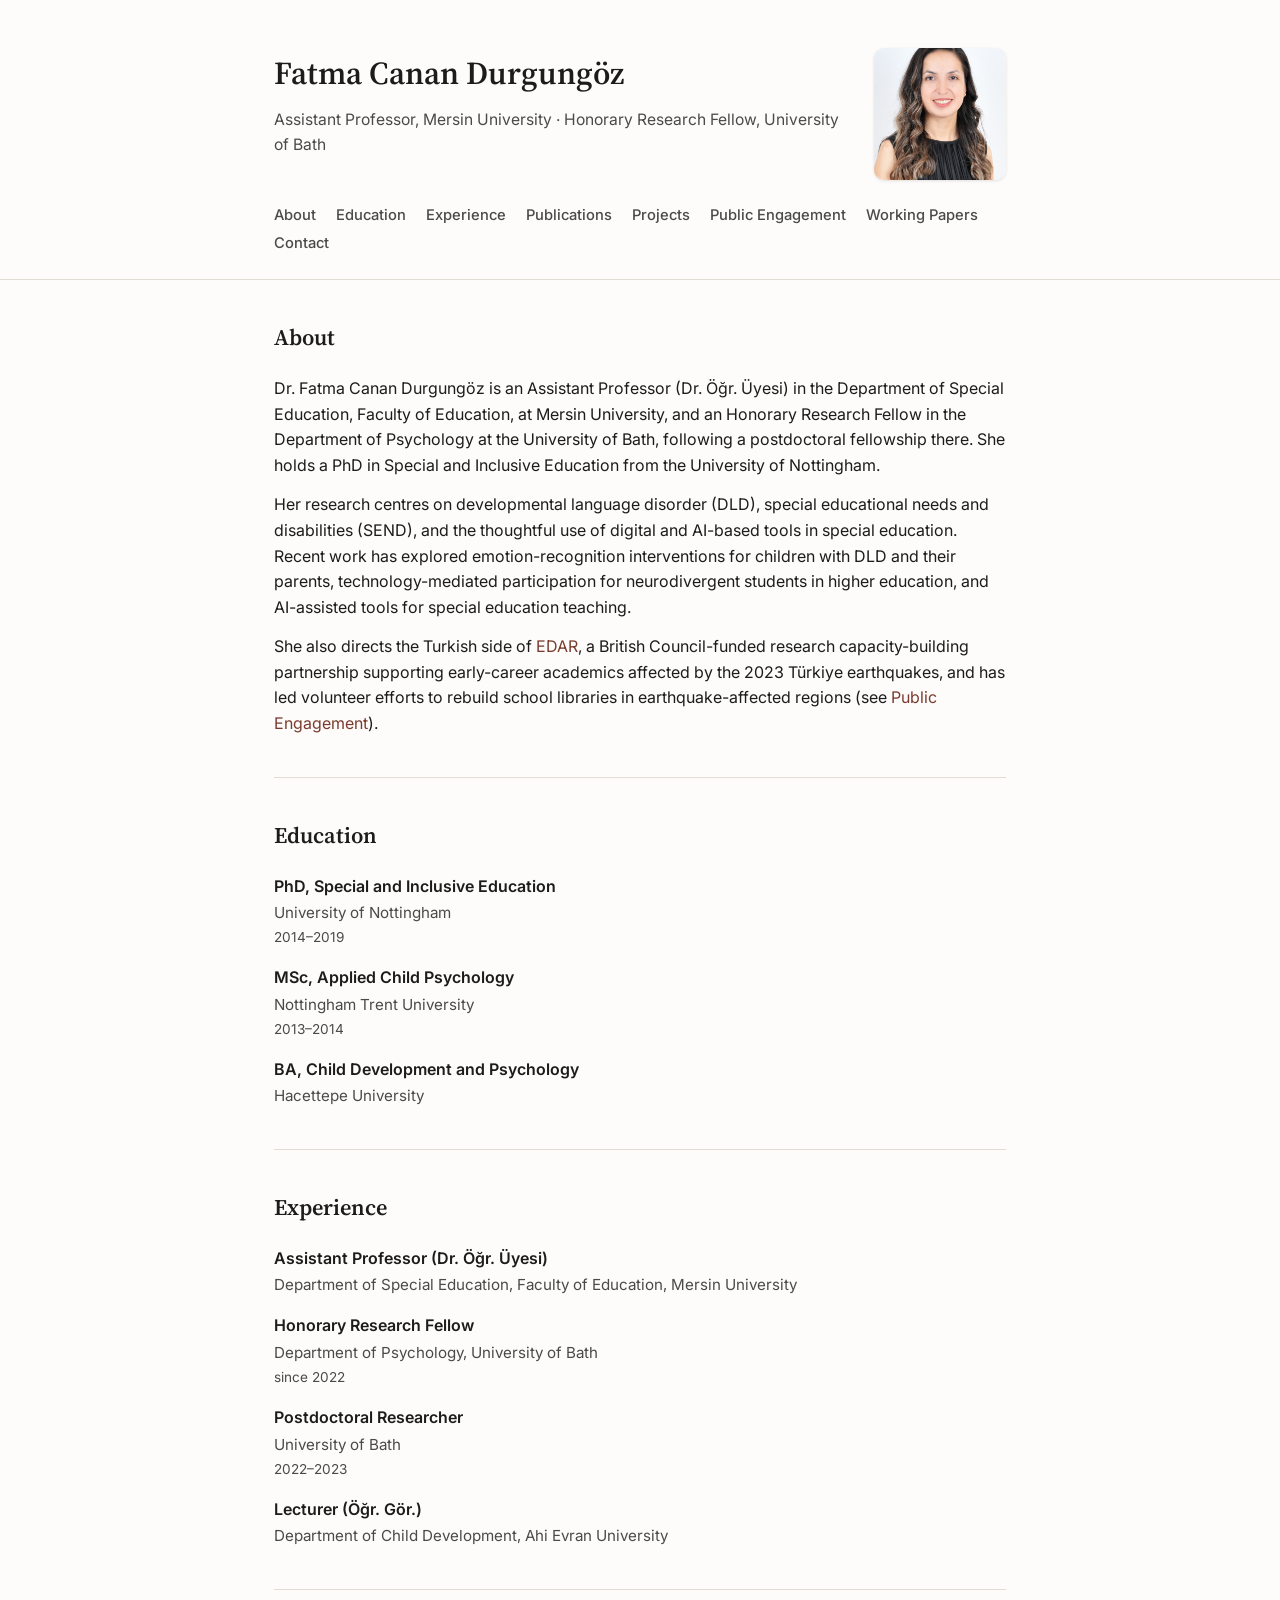
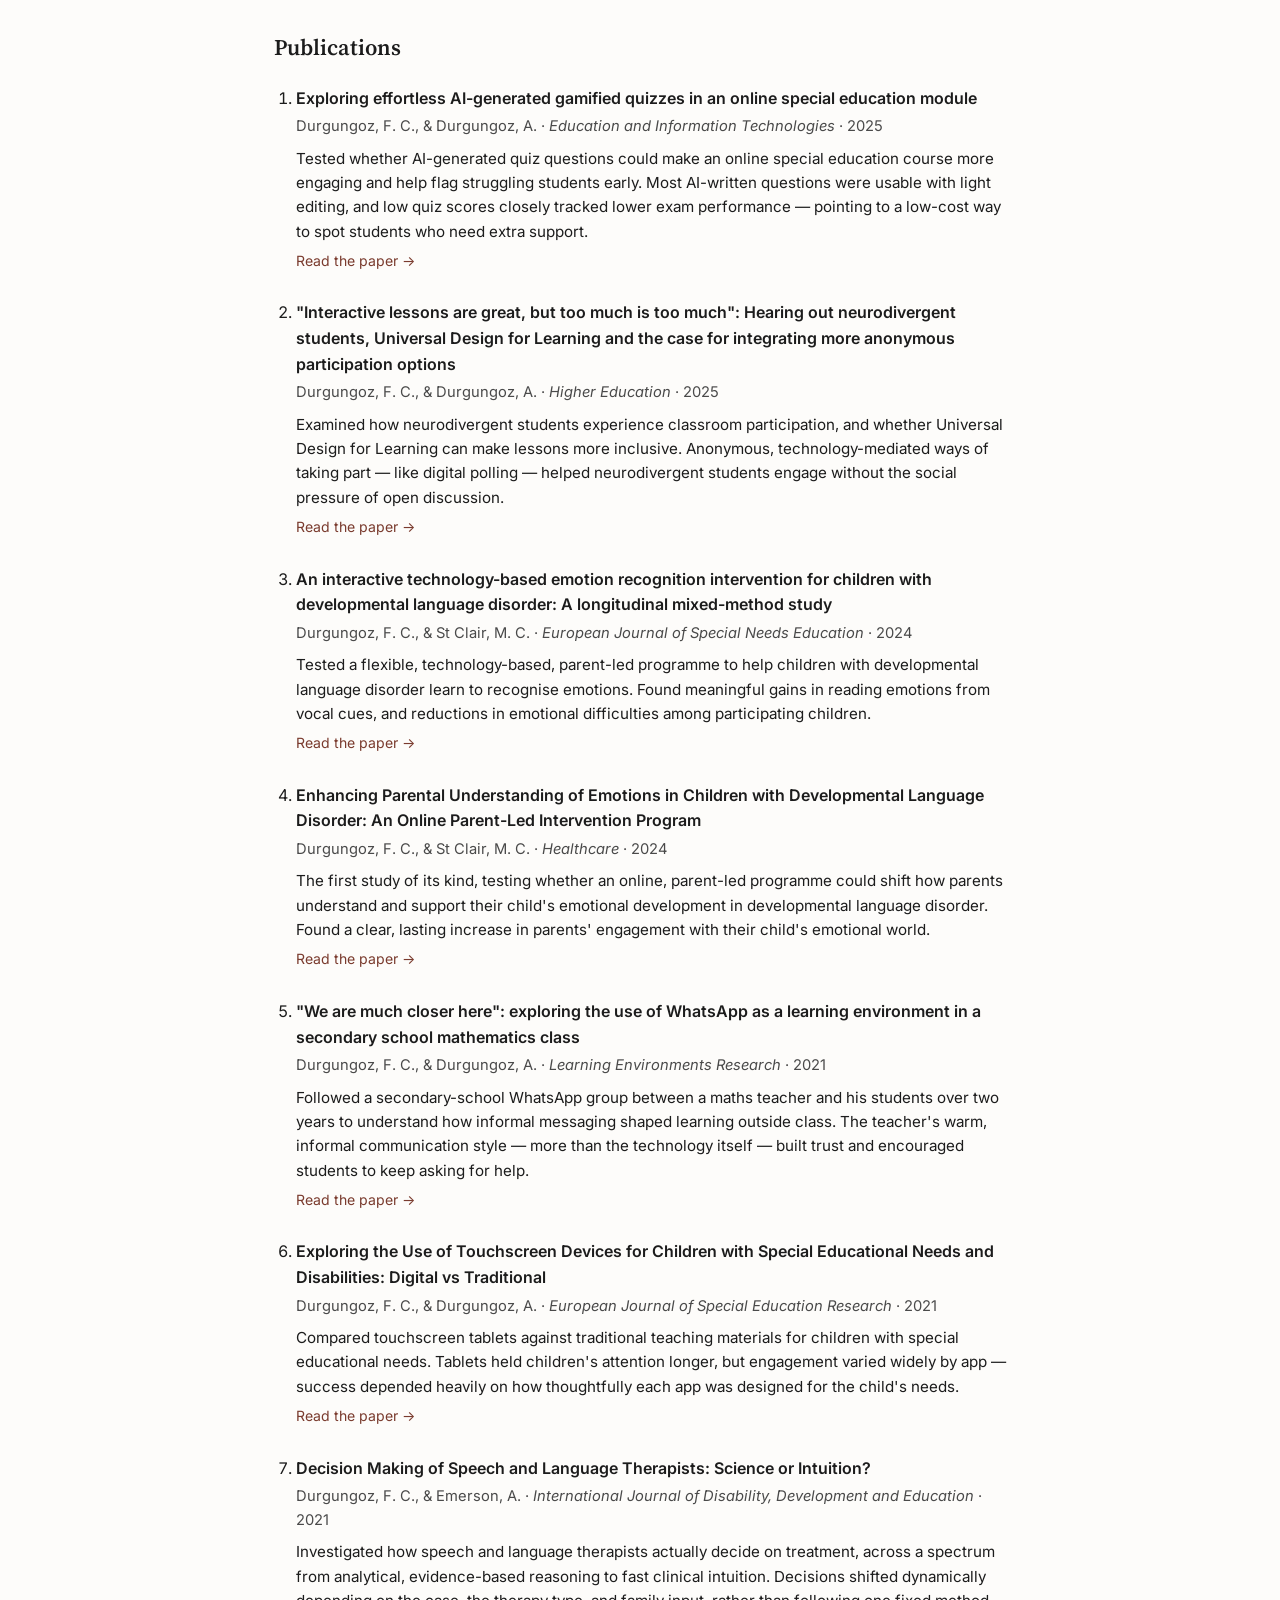
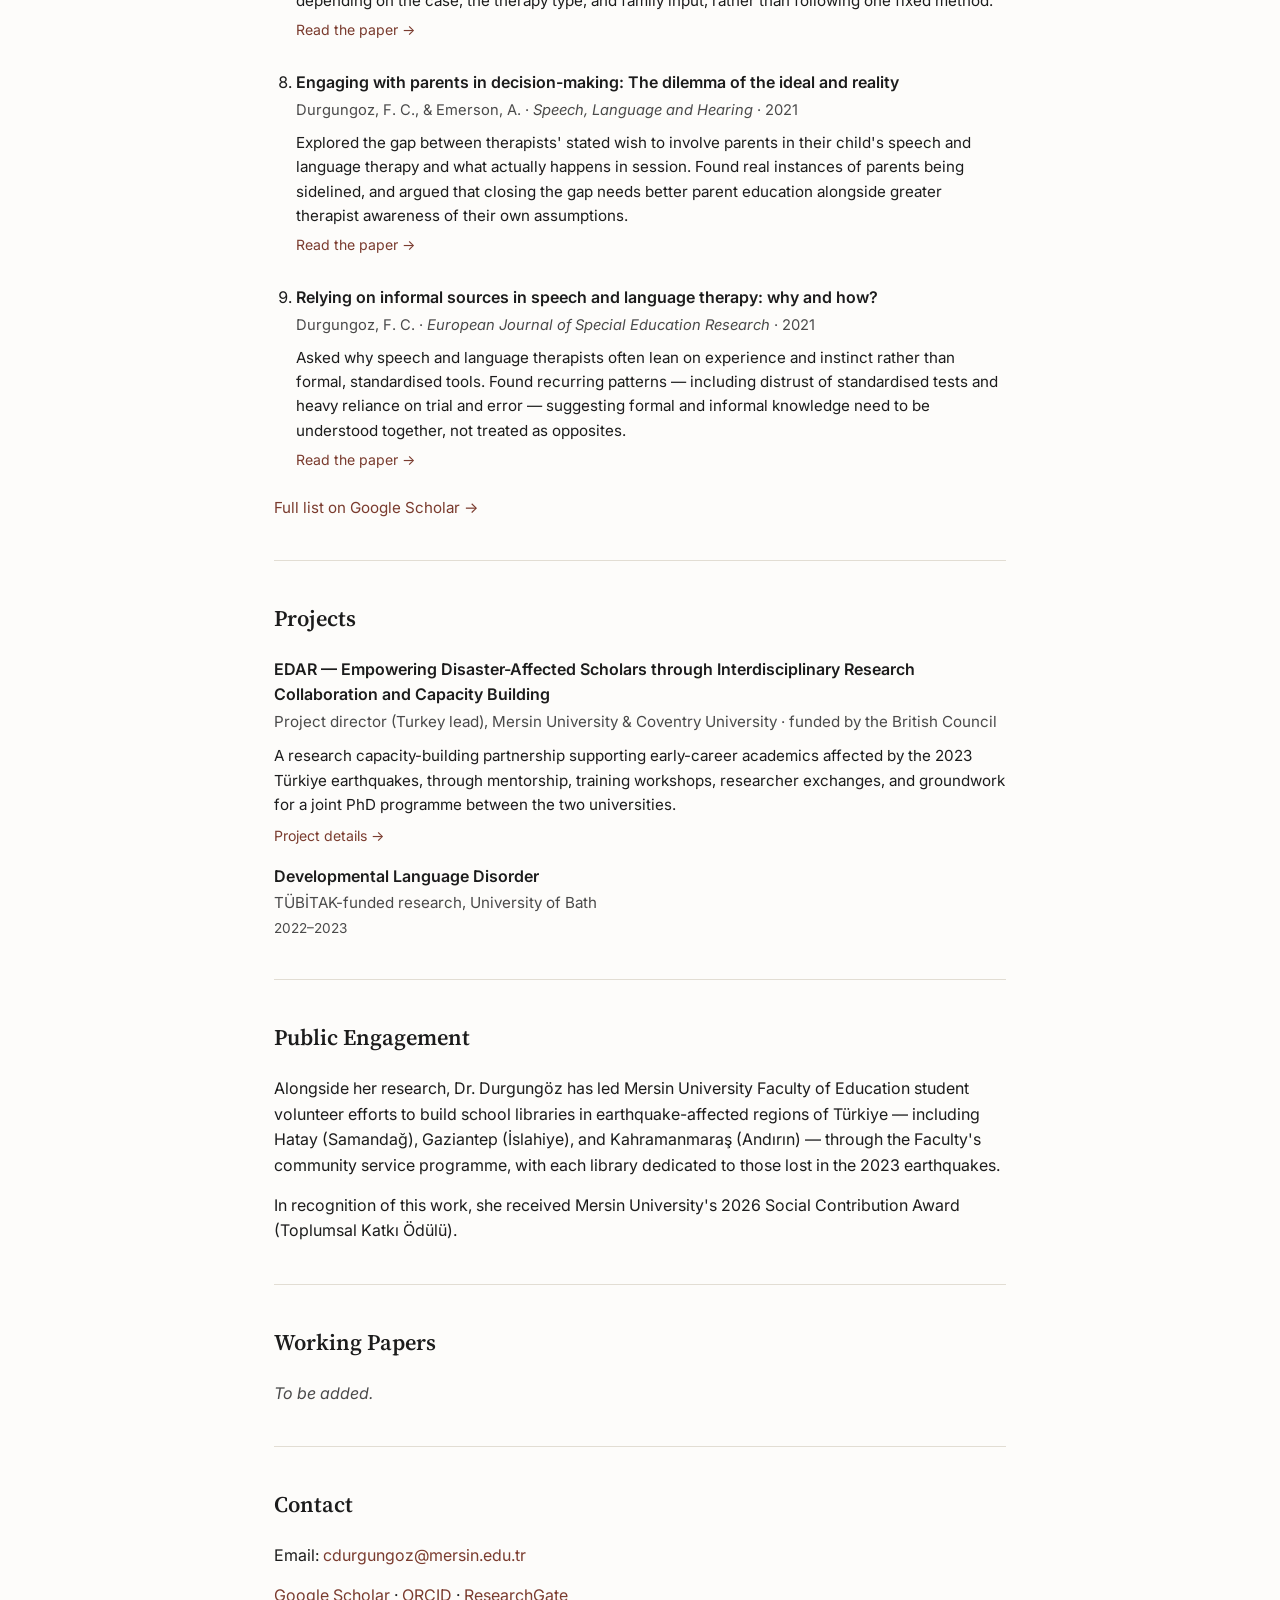
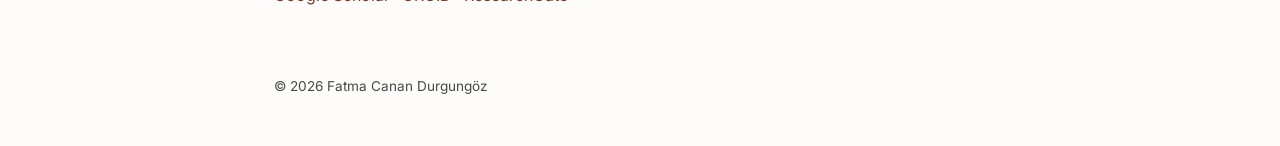
==== index.html @ 200da0a4 "Add photo, publications with accessible summaries, projects, and public engagement" ====
<!DOCTYPE html>
<html lang="en">
<head>
<meta charset="UTF-8">
<meta name="viewport" content="width=device-width, initial-scale=1.0">
<title>Dr. Fatma Canan Durgungöz</title>
<meta name="description" content="Academic homepage of Dr. Fatma Canan Durgungöz — Assistant Professor, Mersin University; Honorary Research Fellow, University of Bath. Research on developmental language disorder, special educational needs, and AI in education.">
<meta property="og:title" content="Fatma Canan Durgungöz">
<meta property="og:description" content="Assistant Professor, Mersin University · Honorary Research Fellow, University of Bath">
<meta property="og:image" content="https://fcanan.durgungoz.com/images/fatma-canan-durgungoz.jpg">
<meta property="og:type" content="profile">
<link rel="preconnect" href="https://fonts.googleapis.com">
<link rel="preconnect" href="https://fonts.gstatic.com" crossorigin>
<link href="https://fonts.googleapis.com/css2?family=Source+Serif+4:opsz,wght@8..60,400;8..60,600;8..60,700&family=Inter:wght@400;500;600&display=swap" rel="stylesheet">
<link rel="stylesheet" href="style.css">
</head>
<body>

<header class="site-header">
  <div class="wrap header-inner">
    <div class="identity">
      <h1>Fatma Canan Durgungöz</h1>
      <p class="roles">Assistant Professor, Mersin University &middot; Honorary Research Fellow, University of Bath</p>
    </div>
    <img class="portrait" src="images/fatma-canan-durgungoz.jpg" alt="Portrait of Fatma Canan Durgungöz" width="132" height="132">
  </div>
  <div class="wrap">
    <nav aria-label="Section navigation">
      <a href="#about">About</a>
      <a href="#education">Education</a>
      <a href="#experience">Experience</a>
      <a href="#publications">Publications</a>
      <a href="#projects">Projects</a>
      <a href="#engagement">Public Engagement</a>
      <a href="#working-papers">Working Papers</a>
      <a href="#contact">Contact</a>
    </nav>
  </div>
</header>

<main class="wrap">

  <section id="about" aria-labelledby="about-h">
    <h2 id="about-h">About</h2>
    <p>Dr. Fatma Canan Durgungöz is an Assistant Professor (Dr. Öğr. Üyesi) in the Department of Special Education, Faculty of Education, at Mersin University, and an Honorary Research Fellow in the Department of Psychology at the University of Bath, following a postdoctoral fellowship there. She holds a PhD in Special and Inclusive Education from the University of Nottingham.</p>
    <p>Her research centres on developmental language disorder (DLD), special educational needs and disabilities (SEND), and the thoughtful use of digital and AI-based tools in special education. Recent work has explored emotion-recognition interventions for children with DLD and their parents, technology-mediated participation for neurodivergent students in higher education, and AI-assisted tools for special education teaching.</p>
    <p>She also directs the Turkish side of <a href="#projects">EDAR</a>, a British Council-funded research capacity-building partnership supporting early-career academics affected by the 2023 Türkiye earthquakes, and has led volunteer efforts to rebuild school libraries in earthquake-affected regions (see <a href="#engagement">Public Engagement</a>).</p>
  </section>

  <section id="education" aria-labelledby="education-h">
    <h2 id="education-h">Education</h2>
    <ul class="timeline">
      <li>
        <span class="degree">PhD, Special and Inclusive Education</span>
        <span class="inst">University of Nottingham</span>
        <span class="dates">2014–2019</span>
      </li>
      <li>
        <span class="degree">MSc, Applied Child Psychology</span>
        <span class="inst">Nottingham Trent University</span>
        <span class="dates">2013–2014</span>
      </li>
      <li>
        <span class="degree">BA, Child Development and Psychology</span>
        <span class="inst">Hacettepe University</span>
      </li>
    </ul>
  </section>

  <section id="experience" aria-labelledby="experience-h">
    <h2 id="experience-h">Experience</h2>
    <ul class="timeline">
      <li>
        <span class="degree">Assistant Professor (Dr. Öğr. Üyesi)</span>
        <span class="inst">Department of Special Education, Faculty of Education, Mersin University</span>
      </li>
      <li>
        <span class="degree">Honorary Research Fellow</span>
        <span class="inst">Department of Psychology, University of Bath</span>
        <span class="dates">since 2022</span>
      </li>
      <li>
        <span class="degree">Postdoctoral Researcher</span>
        <span class="inst">University of Bath</span>
        <span class="dates">2022–2023</span>
      </li>
      <li>
        <span class="degree">Lecturer (Öğr. Gör.)</span>
        <span class="inst">Department of Child Development, Ahi Evran University</span>
      </li>
    </ul>
  </section>

  <section id="publications" aria-labelledby="publications-h">
    <h2 id="publications-h">Publications</h2>
    <ol class="pubs">
      <li>
        <p class="pub-title">Exploring effortless AI-generated gamified quizzes in an online special education module</p>
        <p class="pub-meta">Durgungoz, F. C., &amp; Durgungoz, A. &middot; <em>Education and Information Technologies</em> &middot; 2025</p>
        <p class="pub-desc">Tested whether AI-generated quiz questions could make an online special education course more engaging and help flag struggling students early. Most AI-written questions were usable with light editing, and low quiz scores closely tracked lower exam performance — pointing to a low-cost way to spot students who need extra support.</p>
        <p class="pub-link"><a href="https://link.springer.com/article/10.1007/s10639-025-13765-5">Read the paper &rarr;</a></p>
      </li>
      <li>
        <p class="pub-title">"Interactive lessons are great, but too much is too much": Hearing out neurodivergent students, Universal Design for Learning and the case for integrating more anonymous participation options</p>
        <p class="pub-meta">Durgungoz, F. C., &amp; Durgungoz, A. &middot; <em>Higher Education</em> &middot; 2025</p>
        <p class="pub-desc">Examined how neurodivergent students experience classroom participation, and whether Universal Design for Learning can make lessons more inclusive. Anonymous, technology-mediated ways of taking part — like digital polling — helped neurodivergent students engage without the social pressure of open discussion.</p>
        <p class="pub-link"><a href="https://link.springer.com/article/10.1007/s10734-024-01389-6">Read the paper &rarr;</a></p>
      </li>
      <li>
        <p class="pub-title">An interactive technology-based emotion recognition intervention for children with developmental language disorder: A longitudinal mixed-method study</p>
        <p class="pub-meta">Durgungoz, F. C., &amp; St Clair, M. C. &middot; <em>European Journal of Special Needs Education</em> &middot; 2024</p>
        <p class="pub-desc">Tested a flexible, technology-based, parent-led programme to help children with developmental language disorder learn to recognise emotions. Found meaningful gains in reading emotions from vocal cues, and reductions in emotional difficulties among participating children.</p>
        <p class="pub-link"><a href="https://purehost.bath.ac.uk/ws/files/346848291/An_interactive_technology-based_emotion_recognition_intervention_for_children_with_developmental_language_disorder_A_longitudinal_mixed-method_study.pdf">Read the paper &rarr;</a></p>
      </li>
      <li>
        <p class="pub-title">Enhancing Parental Understanding of Emotions in Children with Developmental Language Disorder: An Online Parent-Led Intervention Program</p>
        <p class="pub-meta">Durgungoz, F. C., &amp; St Clair, M. C. &middot; <em>Healthcare</em> &middot; 2024</p>
        <p class="pub-desc">The first study of its kind, testing whether an online, parent-led programme could shift how parents understand and support their child's emotional development in developmental language disorder. Found a clear, lasting increase in parents' engagement with their child's emotional world.</p>
        <p class="pub-link"><a href="https://www.mdpi.com/2227-9032/12/16/1571">Read the paper &rarr;</a></p>
      </li>
      <li>
        <p class="pub-title">"We are much closer here": exploring the use of WhatsApp as a learning environment in a secondary school mathematics class</p>
        <p class="pub-meta">Durgungoz, F. C., &amp; Durgungoz, A. &middot; <em>Learning Environments Research</em> &middot; 2021</p>
        <p class="pub-desc">Followed a secondary-school WhatsApp group between a maths teacher and his students over two years to understand how informal messaging shaped learning outside class. The teacher's warm, informal communication style — more than the technology itself — built trust and encouraged students to keep asking for help.</p>
        <p class="pub-link"><a href="https://europepmc.org/articles/PMC8182735">Read the paper &rarr;</a></p>
      </li>
      <li>
        <p class="pub-title">Exploring the Use of Touchscreen Devices for Children with Special Educational Needs and Disabilities: Digital vs Traditional</p>
        <p class="pub-meta">Durgungoz, F. C., &amp; Durgungoz, A. &middot; <em>European Journal of Special Education Research</em> &middot; 2021</p>
        <p class="pub-desc">Compared touchscreen tablets against traditional teaching materials for children with special educational needs. Tablets held children's attention longer, but engagement varied widely by app — success depended heavily on how thoughtfully each app was designed for the child's needs.</p>
        <p class="pub-link"><a href="https://oapub.org/edu/index.php/ejse/article/view/3612">Read the paper &rarr;</a></p>
      </li>
      <li>
        <p class="pub-title">Decision Making of Speech and Language Therapists: Science or Intuition?</p>
        <p class="pub-meta">Durgungoz, F. C., &amp; Emerson, A. &middot; <em>International Journal of Disability, Development and Education</em> &middot; 2021</p>
        <p class="pub-desc">Investigated how speech and language therapists actually decide on treatment, across a spectrum from analytical, evidence-based reasoning to fast clinical intuition. Decisions shifted dynamically depending on the case, the therapy type, and family input, rather than following one fixed method.</p>
        <p class="pub-link"><a href="https://www.tandfonline.com/doi/full/10.1080/1034912X.2021.1966759">Read the paper &rarr;</a></p>
      </li>
      <li>
        <p class="pub-title">Engaging with parents in decision-making: The dilemma of the ideal and reality</p>
        <p class="pub-meta">Durgungoz, F. C., &amp; Emerson, A. &middot; <em>Speech, Language and Hearing</em> &middot; 2021</p>
        <p class="pub-desc">Explored the gap between therapists' stated wish to involve parents in their child's speech and language therapy and what actually happens in session. Found real instances of parents being sidelined, and argued that closing the gap needs better parent education alongside greater therapist awareness of their own assumptions.</p>
        <p class="pub-link"><a href="https://openaccess.ahievran.edu.tr/server/api/core/bitstreams/dd2a9dff-92c9-493b-86cd-6d319ec8233d/content">Read the paper &rarr;</a></p>
      </li>
      <li>
        <p class="pub-title">Relying on informal sources in speech and language therapy: why and how?</p>
        <p class="pub-meta">Durgungoz, F. C. &middot; <em>European Journal of Special Education Research</em> &middot; 2021</p>
        <p class="pub-desc">Asked why speech and language therapists often lean on experience and instinct rather than formal, standardised tools. Found recurring patterns — including distrust of standardised tests and heavy reliance on trial and error — suggesting formal and informal knowledge need to be understood together, not treated as opposites.</p>
        <p class="pub-link"><a href="https://oapub.org/edu/index.php/ejse/article/view/3898">Read the paper &rarr;</a></p>
      </li>
    </ol>
    <p class="scholar-link"><a href="https://scholar.google.com/citations?hl=en&amp;user=5FmXeowAAAAJ">Full list on Google Scholar &rarr;</a></p>
  </section>

  <section id="projects" aria-labelledby="projects-h">
    <h2 id="projects-h">Projects</h2>
    <ul class="timeline">
      <li>
        <span class="degree">EDAR — Empowering Disaster-Affected Scholars through Interdisciplinary Research Collaboration and Capacity Building</span>
        <span class="inst">Project director (Turkey lead), Mersin University &amp; Coventry University &middot; funded by the British Council</span>
        <p class="pub-desc">A research capacity-building partnership supporting early-career academics affected by the 2023 Türkiye earthquakes, through mentorship, training workshops, researcher exchanges, and groundwork for a joint PhD programme between the two universities.</p>
        <p class="pub-link"><a href="https://www.coventry.ac.uk/research/research-directories/projects/2025/empowering-disaster-affected-scholars-through-interdisciplinary-research-collaboration-and-capacity-building/">Project details &rarr;</a></p>
      </li>
      <li>
        <span class="degree">Developmental Language Disorder</span>
        <span class="inst">TÜBİTAK-funded research, University of Bath</span>
        <span class="dates">2022–2023</span>
      </li>
    </ul>
  </section>

  <section id="engagement" aria-labelledby="engagement-h">
    <h2 id="engagement-h">Public Engagement</h2>
    <p>Alongside her research, Dr. Durgungöz has led Mersin University Faculty of Education student volunteer efforts to build school libraries in earthquake-affected regions of Türkiye — including Hatay (Samandağ), Gaziantep (İslahiye), and Kahramanmaraş (Andırın) — through the Faculty's community service programme, with each library dedicated to those lost in the 2023 earthquakes.</p>
    <p>In recognition of this work, she received Mersin University's 2026 Social Contribution Award (Toplumsal Katkı Ödülü).</p>
  </section>

  <section id="working-papers" aria-labelledby="wp-h">
    <h2 id="wp-h">Working Papers</h2>
    <p class="placeholder">To be added.</p>
  </section>

  <section id="contact" aria-labelledby="contact-h">
    <h2 id="contact-h">Contact</h2>
    <p>Email: <a href="mailto:cdurgungoz@mersin.edu.tr">cdurgungoz@mersin.edu.tr</a></p>
    <p><a href="https://scholar.google.com/citations?hl=en&amp;user=5FmXeowAAAAJ">Google Scholar</a> &middot; <a href="https://orcid.org/0000-0001-8758-1861">ORCID</a> &middot; <a href="https://www.researchgate.net/profile/Canan-Durgungoz">ResearchGate</a></p>
  </section>

</main>

<footer class="site-footer">
  <div class="wrap">
    <p>&copy; <span id="year"></span> Fatma Canan Durgungöz</p>
  </div>
</footer>

<script>
  document.getElementById('year').textContent = new Date().getFullYear();
</script>

</body>
</html>
---- style.css ----
:root {
  --ink: #1c1c1c;
  --ink-soft: #4a4a4a;
  --line: #e2ddd3;
  --paper: #fdfcfa;
  --accent: #7a3b2e;
  --max: 780px;
}

* { box-sizing: border-box; }

html { scroll-behavior: smooth; }

body {
  margin: 0;
  background: var(--paper);
  color: var(--ink);
  font-family: 'Inter', -apple-system, BlinkMacSystemFont, sans-serif;
  line-height: 1.6;
  -webkit-font-smoothing: antialiased;
}

.wrap {
  max-width: var(--max);
  margin: 0 auto;
  padding: 0 24px;
}

h1, h2 {
  font-family: 'Source Serif 4', Georgia, serif;
  font-weight: 600;
  color: var(--ink);
}

a {
  color: var(--accent);
  text-decoration: none;
}
a:hover { text-decoration: underline; }

.site-header {
  border-bottom: 1px solid var(--line);
  padding: 48px 0 24px;
}

.header-inner {
  display: flex;
  justify-content: space-between;
  align-items: flex-start;
  gap: 28px;
  margin-bottom: 24px;
}

.identity h1 {
  font-size: 2rem;
  margin: 0 0 8px;
}

.roles {
  margin: 0;
  color: var(--ink-soft);
  font-size: 0.98rem;
}

.portrait {
  width: 132px;
  height: 132px;
  border-radius: 10px;
  object-fit: cover;
  flex-shrink: 0;
  box-shadow: 0 1px 3px rgba(28, 28, 28, 0.12);
}

nav {
  display: flex;
  flex-wrap: wrap;
  gap: 4px 20px;
}

nav a {
  color: var(--ink-soft);
  font-size: 0.92rem;
  font-weight: 500;
}
nav a:hover { color: var(--accent); }

main {
  padding: 8px 24px 40px;
}

section {
  padding: 40px 0;
  border-bottom: 1px solid var(--line);
}
section:last-of-type { border-bottom: none; }

h2 {
  font-size: 1.4rem;
  margin: 0 0 20px;
}

p { margin: 0 0 14px; }
p:last-child { margin-bottom: 0; }

.placeholder {
  color: var(--ink-soft);
  font-style: italic;
}

.timeline {
  list-style: none;
  margin: 0;
  padding: 0;
  display: flex;
  flex-direction: column;
  gap: 16px;
}

.timeline li {
  display: flex;
  flex-direction: column;
  gap: 2px;
}

.degree {
  font-weight: 600;
}

.inst {
  color: var(--ink-soft);
  font-size: 0.95rem;
}

.dates {
  color: var(--ink-soft);
  font-size: 0.85rem;
}

.pubs {
  list-style: decimal;
  margin: 0;
  padding-left: 22px;
  display: flex;
  flex-direction: column;
  gap: 26px;
}

.pubs li, .projects li {
  padding-bottom: 2px;
}

.pub-title {
  margin: 0 0 4px;
  font-weight: 600;
}

.pub-meta {
  margin: 0 0 8px;
  color: var(--ink-soft);
  font-size: 0.92rem;
}

.pub-desc {
  margin: 0 0 6px;
  font-size: 0.95rem;
}

.pub-link {
  margin: 0;
  font-size: 0.88rem;
}

.timeline .pub-desc {
  margin-top: 8px;
}

.scholar-link {
  margin-top: 22px;
  font-size: 0.95rem;
}

.site-footer {
  padding: 28px 0 48px;
}

.site-footer p {
  color: var(--ink-soft);
  font-size: 0.85rem;
  margin: 0;
}

@media (max-width: 600px) {
  .site-header { padding: 32px 0 20px; }
  .identity h1 { font-size: 1.6rem; }
  section { padding: 28px 0; }
  .header-inner { flex-direction: column-reverse; align-items: flex-start; gap: 16px; }
  .portrait { width: 96px; height: 96px; }
}
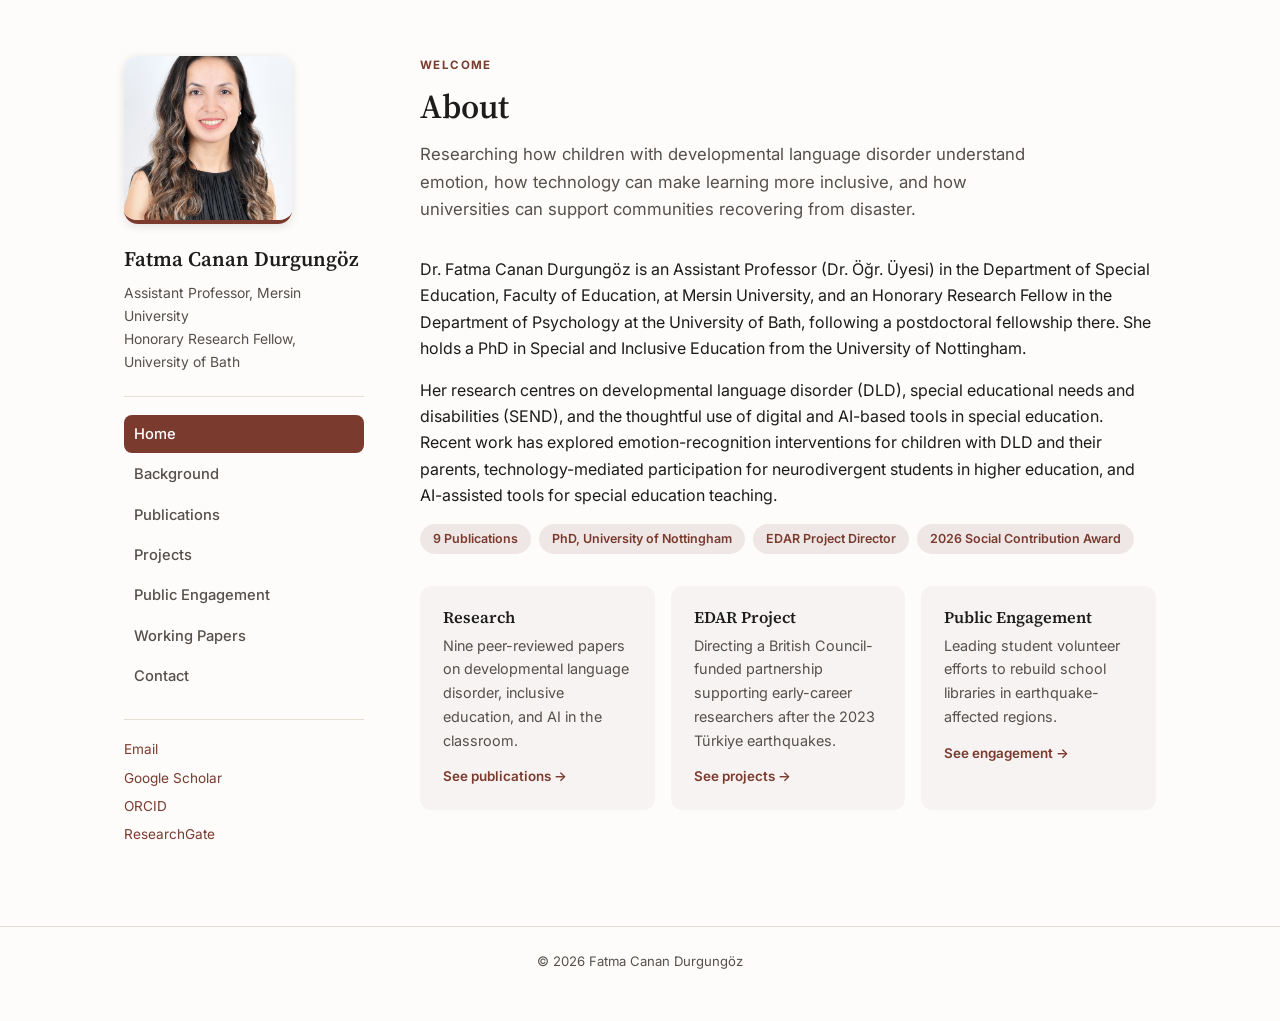
==== commit 3f8af2d3: "Redesign as multi-page site with sidebar nav, cards, and warmer accent styling" ====
--- a/index.html
+++ b/index.html
@@ -3,7 +3,7 @@
 <head>
 <meta charset="UTF-8">
 <meta name="viewport" content="width=device-width, initial-scale=1.0">
-<title>Dr. Fatma Canan Durgungöz</title>
+<title>Fatma Canan Durgungöz</title>
 <meta name="description" content="Academic homepage of Dr. Fatma Canan Durgungöz — Assistant Professor, Mersin University; Honorary Research Fellow, University of Bath. Research on developmental language disorder, special educational needs, and AI in education.">
 <meta property="og:title" content="Fatma Canan Durgungöz">
 <meta property="og:description" content="Assistant Professor, Mersin University · Honorary Research Fellow, University of Bath">
@@ -16,187 +16,72 @@
 </head>
 <body>
 
-<header class="site-header">
-  <div class="wrap header-inner">
-    <div class="identity">
-      <h1>Fatma Canan Durgungöz</h1>
-      <p class="roles">Assistant Professor, Mersin University &middot; Honorary Research Fellow, University of Bath</p>
+<div class="page-shell">
+
+  <aside class="sidebar">
+    <img class="portrait" src="images/fatma-canan-durgungoz.jpg" alt="Portrait of Fatma Canan Durgungöz" width="168" height="168">
+    <p class="sidebar-name"><a href="index.html">Fatma Canan Durgungöz</a></p>
+    <p class="sidebar-roles">Assistant Professor, Mersin University<br>Honorary Research Fellow, University of Bath</p>
+    <nav class="sidebar-nav" aria-label="Main navigation">
+      <a href="index.html" class="active">Home</a>
+      <a href="background.html">Background</a>
+      <a href="publications.html">Publications</a>
+      <a href="projects.html">Projects</a>
+      <a href="engagement.html">Public Engagement</a>
+      <a href="working-papers.html">Working Papers</a>
+      <a href="contact.html">Contact</a>
+    </nav>
+    <div class="sidebar-contact">
+      <a href="mailto:cdurgungoz@mersin.edu.tr">Email</a>
+      <a href="https://scholar.google.com/citations?hl=en&amp;user=5FmXeowAAAAJ">Google Scholar</a>
+      <a href="https://orcid.org/0000-0001-8758-1861">ORCID</a>
+      <a href="https://www.researchgate.net/profile/Canan-Durgungoz">ResearchGate</a>
     </div>
-    <img class="portrait" src="images/fatma-canan-durgungoz.jpg" alt="Portrait of Fatma Canan Durgungöz" width="132" height="132">
-  </div>
-  <div class="wrap">
-    <nav aria-label="Section navigation">
-      <a href="#about">About</a>
-      <a href="#education">Education</a>
-      <a href="#experience">Experience</a>
-      <a href="#publications">Publications</a>
-      <a href="#projects">Projects</a>
-      <a href="#engagement">Public Engagement</a>
-      <a href="#working-papers">Working Papers</a>
-      <a href="#contact">Contact</a>
-    </nav>
-  </div>
-</header>
+  </aside>
 
-<main class="wrap">
+  <main class="main-content">
+    <span class="eyebrow">Welcome</span>
+    <h1>About</h1>
 
-  <section id="about" aria-labelledby="about-h">
-    <h2 id="about-h">About</h2>
+    <p class="lede">Researching how children with developmental language disorder understand emotion, how technology can make learning more inclusive, and how universities can support communities recovering from disaster.</p>
+
     <p>Dr. Fatma Canan Durgungöz is an Assistant Professor (Dr. Öğr. Üyesi) in the Department of Special Education, Faculty of Education, at Mersin University, and an Honorary Research Fellow in the Department of Psychology at the University of Bath, following a postdoctoral fellowship there. She holds a PhD in Special and Inclusive Education from the University of Nottingham.</p>
+
     <p>Her research centres on developmental language disorder (DLD), special educational needs and disabilities (SEND), and the thoughtful use of digital and AI-based tools in special education. Recent work has explored emotion-recognition interventions for children with DLD and their parents, technology-mediated participation for neurodivergent students in higher education, and AI-assisted tools for special education teaching.</p>
-    <p>She also directs the Turkish side of <a href="#projects">EDAR</a>, a British Council-funded research capacity-building partnership supporting early-career academics affected by the 2023 Türkiye earthquakes, and has led volunteer efforts to rebuild school libraries in earthquake-affected regions (see <a href="#engagement">Public Engagement</a>).</p>
-  </section>
 
-  <section id="education" aria-labelledby="education-h">
-    <h2 id="education-h">Education</h2>
-    <ul class="timeline">
-      <li>
-        <span class="degree">PhD, Special and Inclusive Education</span>
-        <span class="inst">University of Nottingham</span>
-        <span class="dates">2014–2019</span>
-      </li>
-      <li>
-        <span class="degree">MSc, Applied Child Psychology</span>
-        <span class="inst">Nottingham Trent University</span>
-        <span class="dates">2013–2014</span>
-      </li>
-      <li>
-        <span class="degree">BA, Child Development and Psychology</span>
-        <span class="inst">Hacettepe University</span>
-      </li>
-    </ul>
-  </section>
+    <div class="badges">
+      <span class="badge">9 Publications</span>
+      <span class="badge">PhD, University of Nottingham</span>
+      <span class="badge">EDAR Project Director</span>
+      <span class="badge">2026 Social Contribution Award</span>
+    </div>
 
-  <section id="experience" aria-labelledby="experience-h">
-    <h2 id="experience-h">Experience</h2>
-    <ul class="timeline">
-      <li>
-        <span class="degree">Assistant Professor (Dr. Öğr. Üyesi)</span>
-        <span class="inst">Department of Special Education, Faculty of Education, Mersin University</span>
-      </li>
-      <li>
-        <span class="degree">Honorary Research Fellow</span>
-        <span class="inst">Department of Psychology, University of Bath</span>
-        <span class="dates">since 2022</span>
-      </li>
-      <li>
-        <span class="degree">Postdoctoral Researcher</span>
-        <span class="inst">University of Bath</span>
-        <span class="dates">2022–2023</span>
-      </li>
-      <li>
-        <span class="degree">Lecturer (Öğr. Gör.)</span>
-        <span class="inst">Department of Child Development, Ahi Evran University</span>
-      </li>
-    </ul>
-  </section>
+    <div class="highlight-grid">
+      <a class="highlight-card" href="publications.html">
+        <h3>Research</h3>
+        <p>Nine peer-reviewed papers on developmental language disorder, inclusive education, and AI in the classroom.</p>
+        <span class="go">See publications &rarr;</span>
+      </a>
+      <a class="highlight-card" href="projects.html">
+        <h3>EDAR Project</h3>
+        <p>Directing a British Council-funded partnership supporting early-career researchers after the 2023 Türkiye earthquakes.</p>
+        <span class="go">See projects &rarr;</span>
+      </a>
+      <a class="highlight-card" href="engagement.html">
+        <h3>Public Engagement</h3>
+        <p>Leading student volunteer efforts to rebuild school libraries in earthquake-affected regions.</p>
+        <span class="go">See engagement &rarr;</span>
+      </a>
+    </div>
+  </main>
 
-  <section id="publications" aria-labelledby="publications-h">
-    <h2 id="publications-h">Publications</h2>
-    <ol class="pubs">
-      <li>
-        <p class="pub-title">Exploring effortless AI-generated gamified quizzes in an online special education module</p>
-        <p class="pub-meta">Durgungoz, F. C., &amp; Durgungoz, A. &middot; <em>Education and Information Technologies</em> &middot; 2025</p>
-        <p class="pub-desc">Tested whether AI-generated quiz questions could make an online special education course more engaging and help flag struggling students early. Most AI-written questions were usable with light editing, and low quiz scores closely tracked lower exam performance — pointing to a low-cost way to spot students who need extra support.</p>
-        <p class="pub-link"><a href="https://link.springer.com/article/10.1007/s10639-025-13765-5">Read the paper &rarr;</a></p>
-      </li>
-      <li>
-        <p class="pub-title">"Interactive lessons are great, but too much is too much": Hearing out neurodivergent students, Universal Design for Learning and the case for integrating more anonymous participation options</p>
-        <p class="pub-meta">Durgungoz, F. C., &amp; Durgungoz, A. &middot; <em>Higher Education</em> &middot; 2025</p>
-        <p class="pub-desc">Examined how neurodivergent students experience classroom participation, and whether Universal Design for Learning can make lessons more inclusive. Anonymous, technology-mediated ways of taking part — like digital polling — helped neurodivergent students engage without the social pressure of open discussion.</p>
-        <p class="pub-link"><a href="https://link.springer.com/article/10.1007/s10734-024-01389-6">Read the paper &rarr;</a></p>
-      </li>
-      <li>
-        <p class="pub-title">An interactive technology-based emotion recognition intervention for children with developmental language disorder: A longitudinal mixed-method study</p>
-        <p class="pub-meta">Durgungoz, F. C., &amp; St Clair, M. C. &middot; <em>European Journal of Special Needs Education</em> &middot; 2024</p>
-        <p class="pub-desc">Tested a flexible, technology-based, parent-led programme to help children with developmental language disorder learn to recognise emotions. Found meaningful gains in reading emotions from vocal cues, and reductions in emotional difficulties among participating children.</p>
-        <p class="pub-link"><a href="https://purehost.bath.ac.uk/ws/files/346848291/An_interactive_technology-based_emotion_recognition_intervention_for_children_with_developmental_language_disorder_A_longitudinal_mixed-method_study.pdf">Read the paper &rarr;</a></p>
-      </li>
-      <li>
-        <p class="pub-title">Enhancing Parental Understanding of Emotions in Children with Developmental Language Disorder: An Online Parent-Led Intervention Program</p>
-        <p class="pub-meta">Durgungoz, F. C., &amp; St Clair, M. C. &middot; <em>Healthcare</em> &middot; 2024</p>
-        <p class="pub-desc">The first study of its kind, testing whether an online, parent-led programme could shift how parents understand and support their child's emotional development in developmental language disorder. Found a clear, lasting increase in parents' engagement with their child's emotional world.</p>
-        <p class="pub-link"><a href="https://www.mdpi.com/2227-9032/12/16/1571">Read the paper &rarr;</a></p>
-      </li>
-      <li>
-        <p class="pub-title">"We are much closer here": exploring the use of WhatsApp as a learning environment in a secondary school mathematics class</p>
-        <p class="pub-meta">Durgungoz, F. C., &amp; Durgungoz, A. &middot; <em>Learning Environments Research</em> &middot; 2021</p>
-        <p class="pub-desc">Followed a secondary-school WhatsApp group between a maths teacher and his students over two years to understand how informal messaging shaped learning outside class. The teacher's warm, informal communication style — more than the technology itself — built trust and encouraged students to keep asking for help.</p>
-        <p class="pub-link"><a href="https://europepmc.org/articles/PMC8182735">Read the paper &rarr;</a></p>
-      </li>
-      <li>
-        <p class="pub-title">Exploring the Use of Touchscreen Devices for Children with Special Educational Needs and Disabilities: Digital vs Traditional</p>
-        <p class="pub-meta">Durgungoz, F. C., &amp; Durgungoz, A. &middot; <em>European Journal of Special Education Research</em> &middot; 2021</p>
-        <p class="pub-desc">Compared touchscreen tablets against traditional teaching materials for children with special educational needs. Tablets held children's attention longer, but engagement varied widely by app — success depended heavily on how thoughtfully each app was designed for the child's needs.</p>
-        <p class="pub-link"><a href="https://oapub.org/edu/index.php/ejse/article/view/3612">Read the paper &rarr;</a></p>
-      </li>
-      <li>
-        <p class="pub-title">Decision Making of Speech and Language Therapists: Science or Intuition?</p>
-        <p class="pub-meta">Durgungoz, F. C., &amp; Emerson, A. &middot; <em>International Journal of Disability, Development and Education</em> &middot; 2021</p>
-        <p class="pub-desc">Investigated how speech and language therapists actually decide on treatment, across a spectrum from analytical, evidence-based reasoning to fast clinical intuition. Decisions shifted dynamically depending on the case, the therapy type, and family input, rather than following one fixed method.</p>
-        <p class="pub-link"><a href="https://www.tandfonline.com/doi/full/10.1080/1034912X.2021.1966759">Read the paper &rarr;</a></p>
-      </li>
-      <li>
-        <p class="pub-title">Engaging with parents in decision-making: The dilemma of the ideal and reality</p>
-        <p class="pub-meta">Durgungoz, F. C., &amp; Emerson, A. &middot; <em>Speech, Language and Hearing</em> &middot; 2021</p>
-        <p class="pub-desc">Explored the gap between therapists' stated wish to involve parents in their child's speech and language therapy and what actually happens in session. Found real instances of parents being sidelined, and argued that closing the gap needs better parent education alongside greater therapist awareness of their own assumptions.</p>
-        <p class="pub-link"><a href="https://openaccess.ahievran.edu.tr/server/api/core/bitstreams/dd2a9dff-92c9-493b-86cd-6d319ec8233d/content">Read the paper &rarr;</a></p>
-      </li>
-      <li>
-        <p class="pub-title">Relying on informal sources in speech and language therapy: why and how?</p>
-        <p class="pub-meta">Durgungoz, F. C. &middot; <em>European Journal of Special Education Research</em> &middot; 2021</p>
-        <p class="pub-desc">Asked why speech and language therapists often lean on experience and instinct rather than formal, standardised tools. Found recurring patterns — including distrust of standardised tests and heavy reliance on trial and error — suggesting formal and informal knowledge need to be understood together, not treated as opposites.</p>
-        <p class="pub-link"><a href="https://oapub.org/edu/index.php/ejse/article/view/3898">Read the paper &rarr;</a></p>
-      </li>
-    </ol>
-    <p class="scholar-link"><a href="https://scholar.google.com/citations?hl=en&amp;user=5FmXeowAAAAJ">Full list on Google Scholar &rarr;</a></p>
-  </section>
-
-  <section id="projects" aria-labelledby="projects-h">
-    <h2 id="projects-h">Projects</h2>
-    <ul class="timeline">
-      <li>
-        <span class="degree">EDAR — Empowering Disaster-Affected Scholars through Interdisciplinary Research Collaboration and Capacity Building</span>
-        <span class="inst">Project director (Turkey lead), Mersin University &amp; Coventry University &middot; funded by the British Council</span>
-        <p class="pub-desc">A research capacity-building partnership supporting early-career academics affected by the 2023 Türkiye earthquakes, through mentorship, training workshops, researcher exchanges, and groundwork for a joint PhD programme between the two universities.</p>
-        <p class="pub-link"><a href="https://www.coventry.ac.uk/research/research-directories/projects/2025/empowering-disaster-affected-scholars-through-interdisciplinary-research-collaboration-and-capacity-building/">Project details &rarr;</a></p>
-      </li>
-      <li>
-        <span class="degree">Developmental Language Disorder</span>
-        <span class="inst">TÜBİTAK-funded research, University of Bath</span>
-        <span class="dates">2022–2023</span>
-      </li>
-    </ul>
-  </section>
-
-  <section id="engagement" aria-labelledby="engagement-h">
-    <h2 id="engagement-h">Public Engagement</h2>
-    <p>Alongside her research, Dr. Durgungöz has led Mersin University Faculty of Education student volunteer efforts to build school libraries in earthquake-affected regions of Türkiye — including Hatay (Samandağ), Gaziantep (İslahiye), and Kahramanmaraş (Andırın) — through the Faculty's community service programme, with each library dedicated to those lost in the 2023 earthquakes.</p>
-    <p>In recognition of this work, she received Mersin University's 2026 Social Contribution Award (Toplumsal Katkı Ödülü).</p>
-  </section>
-
-  <section id="working-papers" aria-labelledby="wp-h">
-    <h2 id="wp-h">Working Papers</h2>
-    <p class="placeholder">To be added.</p>
-  </section>
-
-  <section id="contact" aria-labelledby="contact-h">
-    <h2 id="contact-h">Contact</h2>
-    <p>Email: <a href="mailto:cdurgungoz@mersin.edu.tr">cdurgungoz@mersin.edu.tr</a></p>
-    <p><a href="https://scholar.google.com/citations?hl=en&amp;user=5FmXeowAAAAJ">Google Scholar</a> &middot; <a href="https://orcid.org/0000-0001-8758-1861">ORCID</a> &middot; <a href="https://www.researchgate.net/profile/Canan-Durgungoz">ResearchGate</a></p>
-  </section>
-
-</main>
+</div>
 
 <footer class="site-footer">
-  <div class="wrap">
-    <p>&copy; <span id="year"></span> Fatma Canan Durgungöz</p>
-  </div>
+  <p>&copy; <span id="year"></span> Fatma Canan Durgungöz</p>
 </footer>
 
-<script>
-  document.getElementById('year').textContent = new Date().getFullYear();
-</script>
+<script>document.getElementById('year').textContent = new Date().getFullYear();</script>
 
 </body>
 </html>
--- a/style.css
+++ b/style.css
@@ -1,10 +1,13 @@
 :root {
   --ink: #1c1c1c;
-  --ink-soft: #4a4a4a;
-  --line: #e2ddd3;
+  --ink-soft: #55504c;
+  --line: #e6dfd5;
   --paper: #fdfcfa;
+  --card: #ffffff;
   --accent: #7a3b2e;
-  --max: 780px;
+  --accent-soft: color-mix(in srgb, var(--accent) 12%, white);
+  --accent-softer: color-mix(in srgb, var(--accent) 6%, white);
+  --max: 1080px;
 }
 
 * { box-sizing: border-box; }
@@ -16,96 +19,188 @@
   background: var(--paper);
   color: var(--ink);
   font-family: 'Inter', -apple-system, BlinkMacSystemFont, sans-serif;
-  line-height: 1.6;
+  line-height: 1.65;
   -webkit-font-smoothing: antialiased;
 }
 
-.wrap {
+a { color: var(--accent); text-decoration: none; }
+a:hover { text-decoration: underline; }
+
+h1, h2, h3 {
+  font-family: 'Source Serif 4', Georgia, serif;
+  font-weight: 600;
+  color: var(--ink);
+  line-height: 1.25;
+}
+
+.eyebrow {
+  display: block;
+  font-size: 0.72rem;
+  font-weight: 700;
+  letter-spacing: 0.12em;
+  text-transform: uppercase;
+  color: var(--accent);
+  margin: 0 0 10px;
+}
+
+/* ---------- page shell ---------- */
+
+.page-shell {
   max-width: var(--max);
   margin: 0 auto;
-  padding: 0 24px;
-}
-
-h1, h2 {
+  padding: 56px 24px 80px;
+  display: flex;
+  gap: 56px;
+  align-items: flex-start;
+}
+
+/* ---------- sidebar ---------- */
+
+.sidebar {
+  width: 240px;
+  flex-shrink: 0;
+  position: sticky;
+  top: 40px;
+}
+
+.portrait {
+  width: 168px;
+  height: 168px;
+  border-radius: 14px;
+  object-fit: cover;
+  display: block;
+  box-shadow: 0 2px 10px rgba(28, 28, 28, 0.12);
+  border-bottom: 4px solid var(--accent);
+}
+
+.sidebar-name {
   font-family: 'Source Serif 4', Georgia, serif;
   font-weight: 600;
-  color: var(--ink);
-}
-
-a {
+  font-size: 1.3rem;
+  margin: 18px 0 6px;
+}
+.sidebar-name a { color: var(--ink); }
+.sidebar-name a:hover { color: var(--accent); text-decoration: none; }
+
+.sidebar-roles {
+  color: var(--ink-soft);
+  font-size: 0.87rem;
+  margin: 0 0 22px;
+}
+
+.sidebar-nav {
+  display: flex;
+  flex-direction: column;
+  gap: 2px;
+  margin-bottom: 24px;
+  padding-top: 18px;
+  border-top: 1px solid var(--line);
+}
+
+.sidebar-nav a {
+  color: var(--ink-soft);
+  font-weight: 500;
+  font-size: 0.92rem;
+  padding: 7px 10px;
+  border-radius: 8px;
+}
+.sidebar-nav a:hover {
+  background: var(--accent-soft);
   color: var(--accent);
   text-decoration: none;
 }
-a:hover { text-decoration: underline; }
-
-.site-header {
-  border-bottom: 1px solid var(--line);
-  padding: 48px 0 24px;
-}
-
-.header-inner {
-  display: flex;
-  justify-content: space-between;
-  align-items: flex-start;
-  gap: 28px;
-  margin-bottom: 24px;
-}
-
-.identity h1 {
-  font-size: 2rem;
-  margin: 0 0 8px;
-}
-
-.roles {
-  margin: 0;
-  color: var(--ink-soft);
-  font-size: 0.98rem;
-}
-
-.portrait {
-  width: 132px;
-  height: 132px;
-  border-radius: 10px;
-  object-fit: cover;
-  flex-shrink: 0;
-  box-shadow: 0 1px 3px rgba(28, 28, 28, 0.12);
-}
-
-nav {
+.sidebar-nav a.active {
+  background: var(--accent);
+  color: #fff;
+}
+
+.sidebar-contact {
+  display: flex;
+  flex-direction: column;
+  gap: 6px;
+  padding-top: 18px;
+  border-top: 1px solid var(--line);
+  font-size: 0.85rem;
+}
+
+/* ---------- main content ---------- */
+
+.main-content { flex: 1; min-width: 0; }
+
+.main-content h1 {
+  font-size: 2.1rem;
+  margin: 0 0 22px;
+}
+
+.main-content > p.lede {
+  font-size: 1.05rem;
+  color: var(--ink-soft);
+  max-width: 640px;
+  margin: -8px 0 32px;
+}
+
+p { margin: 0 0 15px; }
+p:last-child { margin-bottom: 0; }
+
+.placeholder { color: var(--ink-soft); font-style: italic; }
+
+/* ---------- badges ---------- */
+
+.badges {
   display: flex;
   flex-wrap: wrap;
-  gap: 4px 20px;
-}
-
-nav a {
-  color: var(--ink-soft);
-  font-size: 0.92rem;
-  font-weight: 500;
-}
-nav a:hover { color: var(--accent); }
-
-main {
-  padding: 8px 24px 40px;
-}
-
-section {
-  padding: 40px 0;
-  border-bottom: 1px solid var(--line);
-}
-section:last-of-type { border-bottom: none; }
-
-h2 {
-  font-size: 1.4rem;
-  margin: 0 0 20px;
-}
-
-p { margin: 0 0 14px; }
-p:last-child { margin-bottom: 0; }
-
-.placeholder {
-  color: var(--ink-soft);
-  font-style: italic;
-}
+  gap: 8px;
+  margin: 4px 0 32px;
+}
+.badge {
+  background: var(--accent-soft);
+  color: var(--accent);
+  border-radius: 999px;
+  padding: 5px 13px;
+  font-size: 0.78rem;
+  font-weight: 600;
+}
+
+/* ---------- highlight link-cards (home page) ---------- */
+
+.highlight-grid {
+  display: grid;
+  grid-template-columns: repeat(auto-fit, minmax(220px, 1fr));
+  gap: 16px;
+  margin: 32px 0;
+}
+
+.highlight-card {
+  display: block;
+  padding: 20px 22px;
+  border-radius: 12px;
+  background: var(--accent-softer);
+  border: 1px solid transparent;
+}
+.highlight-card:hover {
+  border-color: var(--accent);
+  text-decoration: none;
+}
+.highlight-card h3 {
+  font-size: 1.02rem;
+  margin: 0 0 6px;
+}
+.highlight-card p {
+  color: var(--ink-soft);
+  font-size: 0.9rem;
+  margin: 0 0 10px;
+}
+.highlight-card .go {
+  color: var(--accent);
+  font-weight: 600;
+  font-size: 0.84rem;
+}
+
+/* ---------- timeline (background page) ---------- */
+
+.section-block { margin-bottom: 44px; }
+.section-block:last-child { margin-bottom: 0; }
+.section-block h2 { font-size: 1.25rem; margin: 0 0 18px; }
 
 .timeline {
   list-style: none;
@@ -113,86 +208,85 @@
   padding: 0;
   display: flex;
   flex-direction: column;
+  gap: 18px;
+}
+.timeline li {
+  display: flex;
+  flex-direction: column;
+  gap: 2px;
+  padding-left: 16px;
+  border-left: 2px solid var(--line);
+}
+.degree { font-weight: 600; }
+.inst { color: var(--ink-soft); font-size: 0.95rem; }
+.dates { color: var(--accent); font-size: 0.8rem; font-weight: 600; }
+
+/* ---------- publication / project cards ---------- */
+
+.card-list {
+  list-style: none;
+  margin: 0;
+  padding: 0;
+  display: flex;
+  flex-direction: column;
   gap: 16px;
 }
 
-.timeline li {
-  display: flex;
-  flex-direction: column;
-  gap: 2px;
-}
-
-.degree {
-  font-weight: 600;
-}
-
-.inst {
-  color: var(--ink-soft);
-  font-size: 0.95rem;
-}
-
-.dates {
-  color: var(--ink-soft);
-  font-size: 0.85rem;
-}
-
-.pubs {
-  list-style: decimal;
-  margin: 0;
-  padding-left: 22px;
-  display: flex;
-  flex-direction: column;
-  gap: 26px;
-}
-
-.pubs li, .projects li {
-  padding-bottom: 2px;
-}
-
-.pub-title {
-  margin: 0 0 4px;
-  font-weight: 600;
-}
-
-.pub-meta {
-  margin: 0 0 8px;
-  color: var(--ink-soft);
-  font-size: 0.92rem;
-}
-
-.pub-desc {
-  margin: 0 0 6px;
-  font-size: 0.95rem;
-}
-
-.pub-link {
-  margin: 0;
-  font-size: 0.88rem;
-}
-
-.timeline .pub-desc {
-  margin-top: 8px;
-}
-
-.scholar-link {
-  margin-top: 22px;
-  font-size: 0.95rem;
-}
+.pub-card {
+  background: var(--card);
+  border: 1px solid var(--line);
+  border-left: 3px solid var(--accent);
+  border-radius: 10px;
+  padding: 22px 24px;
+  transition: box-shadow 0.15s ease, transform 0.15s ease;
+}
+.pub-card:hover {
+  box-shadow: 0 6px 20px rgba(28, 28, 28, 0.07);
+  transform: translateY(-2px);
+}
+
+.pub-title { margin: 0 0 6px; font-weight: 600; font-size: 1.02rem; }
+.pub-meta { margin: 0 0 10px; color: var(--ink-soft); font-size: 0.88rem; }
+.pub-desc { margin: 0 0 14px; font-size: 0.95rem; }
+
+.btn-link {
+  display: inline-block;
+  padding: 6px 15px;
+  border: 1px solid var(--accent);
+  border-radius: 999px;
+  color: var(--accent);
+  font-size: 0.83rem;
+  font-weight: 600;
+}
+.btn-link:hover {
+  background: var(--accent);
+  color: #fff;
+  text-decoration: none;
+}
+
+.scholar-link { margin-top: 24px; font-size: 0.95rem; }
+
+/* ---------- footer ---------- */
 
 .site-footer {
-  padding: 28px 0 48px;
-}
-
+  border-top: 1px solid var(--line);
+  padding: 24px 0 48px;
+  text-align: center;
+}
 .site-footer p {
   color: var(--ink-soft);
-  font-size: 0.85rem;
-  margin: 0;
-}
-
-@media (max-width: 600px) {
-  .site-header { padding: 32px 0 20px; }
-  .identity h1 { font-size: 1.6rem; }
-  section { padding: 28px 0; }
-  .header-inner { flex-direction: column-reverse; align-items: flex-start; gap: 16px; }
+  font-size: 0.82rem;
+  margin: 0;
+}
+
+/* ---------- responsive ---------- */
+
+@media (max-width: 800px) {
+  .page-shell { flex-direction: column; gap: 32px; padding: 32px 20px 56px; }
+  .sidebar { width: 100%; position: static; }
   .portrait { width: 96px; height: 96px; }
-}
+  .sidebar-name { margin-top: 14px; }
+  .sidebar-nav { flex-direction: row; flex-wrap: wrap; gap: 6px; border-top: none; padding-top: 8px; }
+  .sidebar-contact { flex-direction: row; flex-wrap: wrap; gap: 14px; }
+  .main-content h1 { font-size: 1.7rem; }
+}
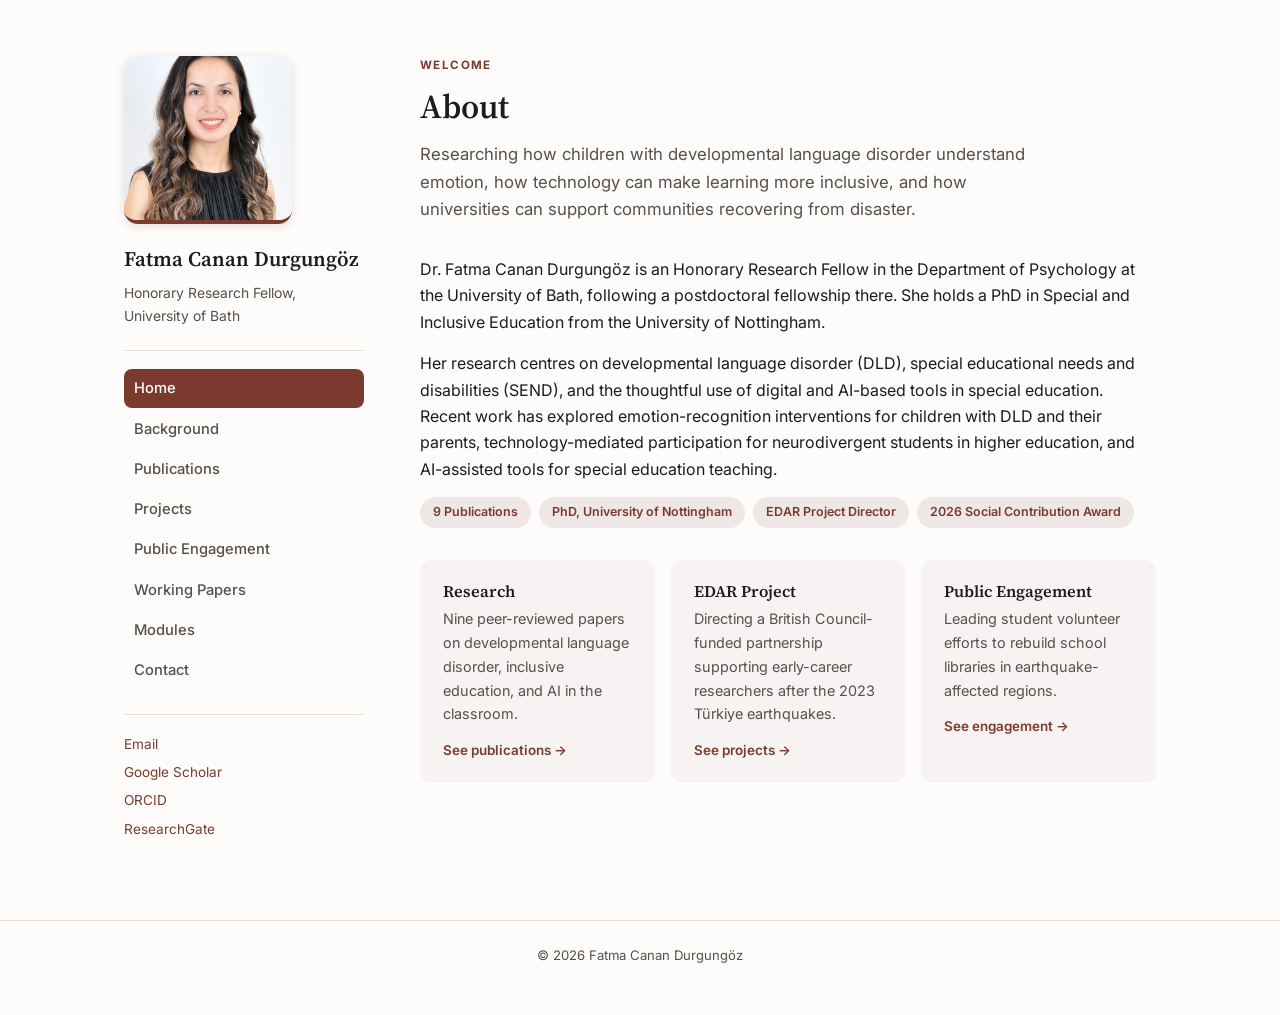
==== commit 1111ee4f: "Remove Mersin affiliation, keep Bath only; add code-gated Modules section" ====
--- a/index.html
+++ b/index.html
@@ -4,9 +4,9 @@
 <meta charset="UTF-8">
 <meta name="viewport" content="width=device-width, initial-scale=1.0">
 <title>Fatma Canan Durgungöz</title>
-<meta name="description" content="Academic homepage of Dr. Fatma Canan Durgungöz — Assistant Professor, Mersin University; Honorary Research Fellow, University of Bath. Research on developmental language disorder, special educational needs, and AI in education.">
+<meta name="description" content="Academic homepage of Dr. Fatma Canan Durgungöz — Honorary Research Fellow, University of Bath. Research on developmental language disorder, special educational needs, and AI in education.">
 <meta property="og:title" content="Fatma Canan Durgungöz">
-<meta property="og:description" content="Assistant Professor, Mersin University · Honorary Research Fellow, University of Bath">
+<meta property="og:description" content="Honorary Research Fellow, University of Bath">
 <meta property="og:image" content="https://fcanan.durgungoz.com/images/fatma-canan-durgungoz.jpg">
 <meta property="og:type" content="profile">
 <link rel="preconnect" href="https://fonts.googleapis.com">
@@ -21,7 +21,7 @@
   <aside class="sidebar">
     <img class="portrait" src="images/fatma-canan-durgungoz.jpg" alt="Portrait of Fatma Canan Durgungöz" width="168" height="168">
     <p class="sidebar-name"><a href="index.html">Fatma Canan Durgungöz</a></p>
-    <p class="sidebar-roles">Assistant Professor, Mersin University<br>Honorary Research Fellow, University of Bath</p>
+    <p class="sidebar-roles">Honorary Research Fellow, University of Bath</p>
     <nav class="sidebar-nav" aria-label="Main navigation">
       <a href="index.html" class="active">Home</a>
       <a href="background.html">Background</a>
@@ -29,6 +29,7 @@
       <a href="projects.html">Projects</a>
       <a href="engagement.html">Public Engagement</a>
       <a href="working-papers.html">Working Papers</a>
+      <a href="modules.html">Modules</a>
       <a href="contact.html">Contact</a>
     </nav>
     <div class="sidebar-contact">
@@ -45,7 +46,7 @@
 
     <p class="lede">Researching how children with developmental language disorder understand emotion, how technology can make learning more inclusive, and how universities can support communities recovering from disaster.</p>
 
-    <p>Dr. Fatma Canan Durgungöz is an Assistant Professor (Dr. Öğr. Üyesi) in the Department of Special Education, Faculty of Education, at Mersin University, and an Honorary Research Fellow in the Department of Psychology at the University of Bath, following a postdoctoral fellowship there. She holds a PhD in Special and Inclusive Education from the University of Nottingham.</p>
+    <p>Dr. Fatma Canan Durgungöz is an Honorary Research Fellow in the Department of Psychology at the University of Bath, following a postdoctoral fellowship there. She holds a PhD in Special and Inclusive Education from the University of Nottingham.</p>
 
     <p>Her research centres on developmental language disorder (DLD), special educational needs and disabilities (SEND), and the thoughtful use of digital and AI-based tools in special education. Recent work has explored emotion-recognition interventions for children with DLD and their parents, technology-mediated participation for neurodivergent students in higher education, and AI-assisted tools for special education teaching.</p>
 
--- a/style.css
+++ b/style.css
@@ -196,6 +196,64 @@
   font-size: 0.84rem;
 }
 
+/* ---------- access gate (modules page) ---------- */
+
+.gate-form {
+  display: flex;
+  flex-wrap: wrap;
+  align-items: flex-end;
+  gap: 12px;
+  margin: 24px 0 10px;
+  padding: 22px;
+  background: var(--accent-softer);
+  border-radius: 12px;
+}
+.gate-label {
+  display: block;
+  font-size: 0.8rem;
+  font-weight: 600;
+  color: var(--ink-soft);
+  margin-bottom: 6px;
+  width: 100%;
+}
+.gate-input {
+  font: inherit;
+  font-size: 0.95rem;
+  padding: 9px 12px;
+  border: 1px solid var(--line);
+  border-radius: 8px;
+  background: #fff;
+  color: var(--ink);
+  flex: 1;
+  min-width: 200px;
+}
+.gate-input:focus { outline: 2px solid var(--accent); outline-offset: 1px; }
+
+.btn-solid {
+  font: inherit;
+  font-size: 0.9rem;
+  font-weight: 600;
+  padding: 10px 20px;
+  border: none;
+  border-radius: 8px;
+  background: var(--accent);
+  color: #fff;
+  cursor: pointer;
+}
+.btn-solid:hover { opacity: 0.9; }
+
+.gate-error {
+  width: 100%;
+  color: var(--accent);
+  font-size: 0.85rem;
+  margin: 8px 0 0;
+}
+
+.gate-note {
+  color: var(--ink-soft);
+  font-size: 0.85rem;
+}
+
 /* ---------- timeline (background page) ---------- */
 
 .section-block { margin-bottom: 44px; }
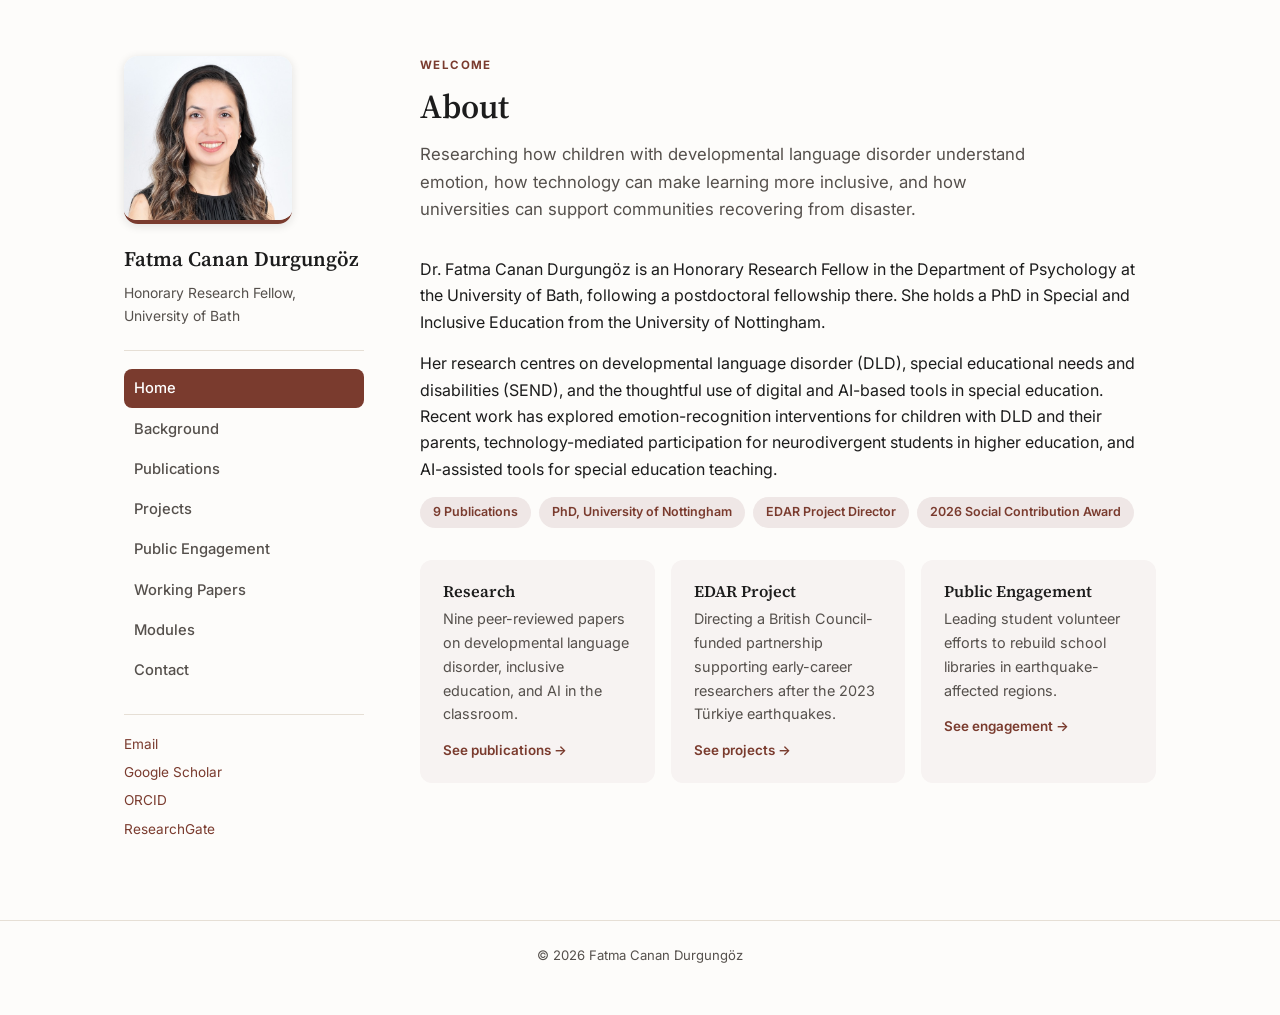
==== commit ba98be8f: "Fix photo crop, remove EDAR link, add accessibility features (skip link, aria-current, focus styles," ====
--- a/index.html
+++ b/index.html
@@ -16,6 +16,8 @@
 </head>
 <body>
 
+<a class="skip-link" href="#main-content">Skip to main content</a>
+
 <div class="page-shell">
 
   <aside class="sidebar">
@@ -23,7 +25,7 @@
     <p class="sidebar-name"><a href="index.html">Fatma Canan Durgungöz</a></p>
     <p class="sidebar-roles">Honorary Research Fellow, University of Bath</p>
     <nav class="sidebar-nav" aria-label="Main navigation">
-      <a href="index.html" class="active">Home</a>
+      <a href="index.html" class="active" aria-current="page">Home</a>
       <a href="background.html">Background</a>
       <a href="publications.html">Publications</a>
       <a href="projects.html">Projects</a>
@@ -40,7 +42,7 @@
     </div>
   </aside>
 
-  <main class="main-content">
+  <main class="main-content" id="main-content" tabindex="-1">
     <span class="eyebrow">Welcome</span>
     <h1>About</h1>
 
--- a/style.css
+++ b/style.css
@@ -26,6 +26,37 @@
 a { color: var(--accent); text-decoration: none; }
 a:hover { text-decoration: underline; }
 
+a:focus-visible, button:focus-visible, input:focus-visible {
+  outline: 3px solid var(--accent);
+  outline-offset: 2px;
+}
+
+.skip-link {
+  position: absolute;
+  left: -999px;
+  top: 0;
+  width: 1px;
+  height: 1px;
+  overflow: hidden;
+  white-space: nowrap;
+}
+.skip-link:focus {
+  position: fixed;
+  left: 16px;
+  top: 16px;
+  width: auto;
+  height: auto;
+  overflow: visible;
+  z-index: 200;
+  padding: 10px 18px;
+  background: var(--accent);
+  color: #fff;
+  border-radius: 8px;
+  font-weight: 600;
+  font-size: 0.9rem;
+  text-decoration: none;
+}
+
 h1, h2, h3 {
   font-family: 'Source Serif 4', Georgia, serif;
   font-weight: 600;
@@ -68,6 +99,7 @@
   height: 168px;
   border-radius: 14px;
   object-fit: cover;
+  object-position: center 12%;
   display: block;
   box-shadow: 0 2px 10px rgba(28, 28, 28, 0.12);
   border-bottom: 4px solid var(--accent);
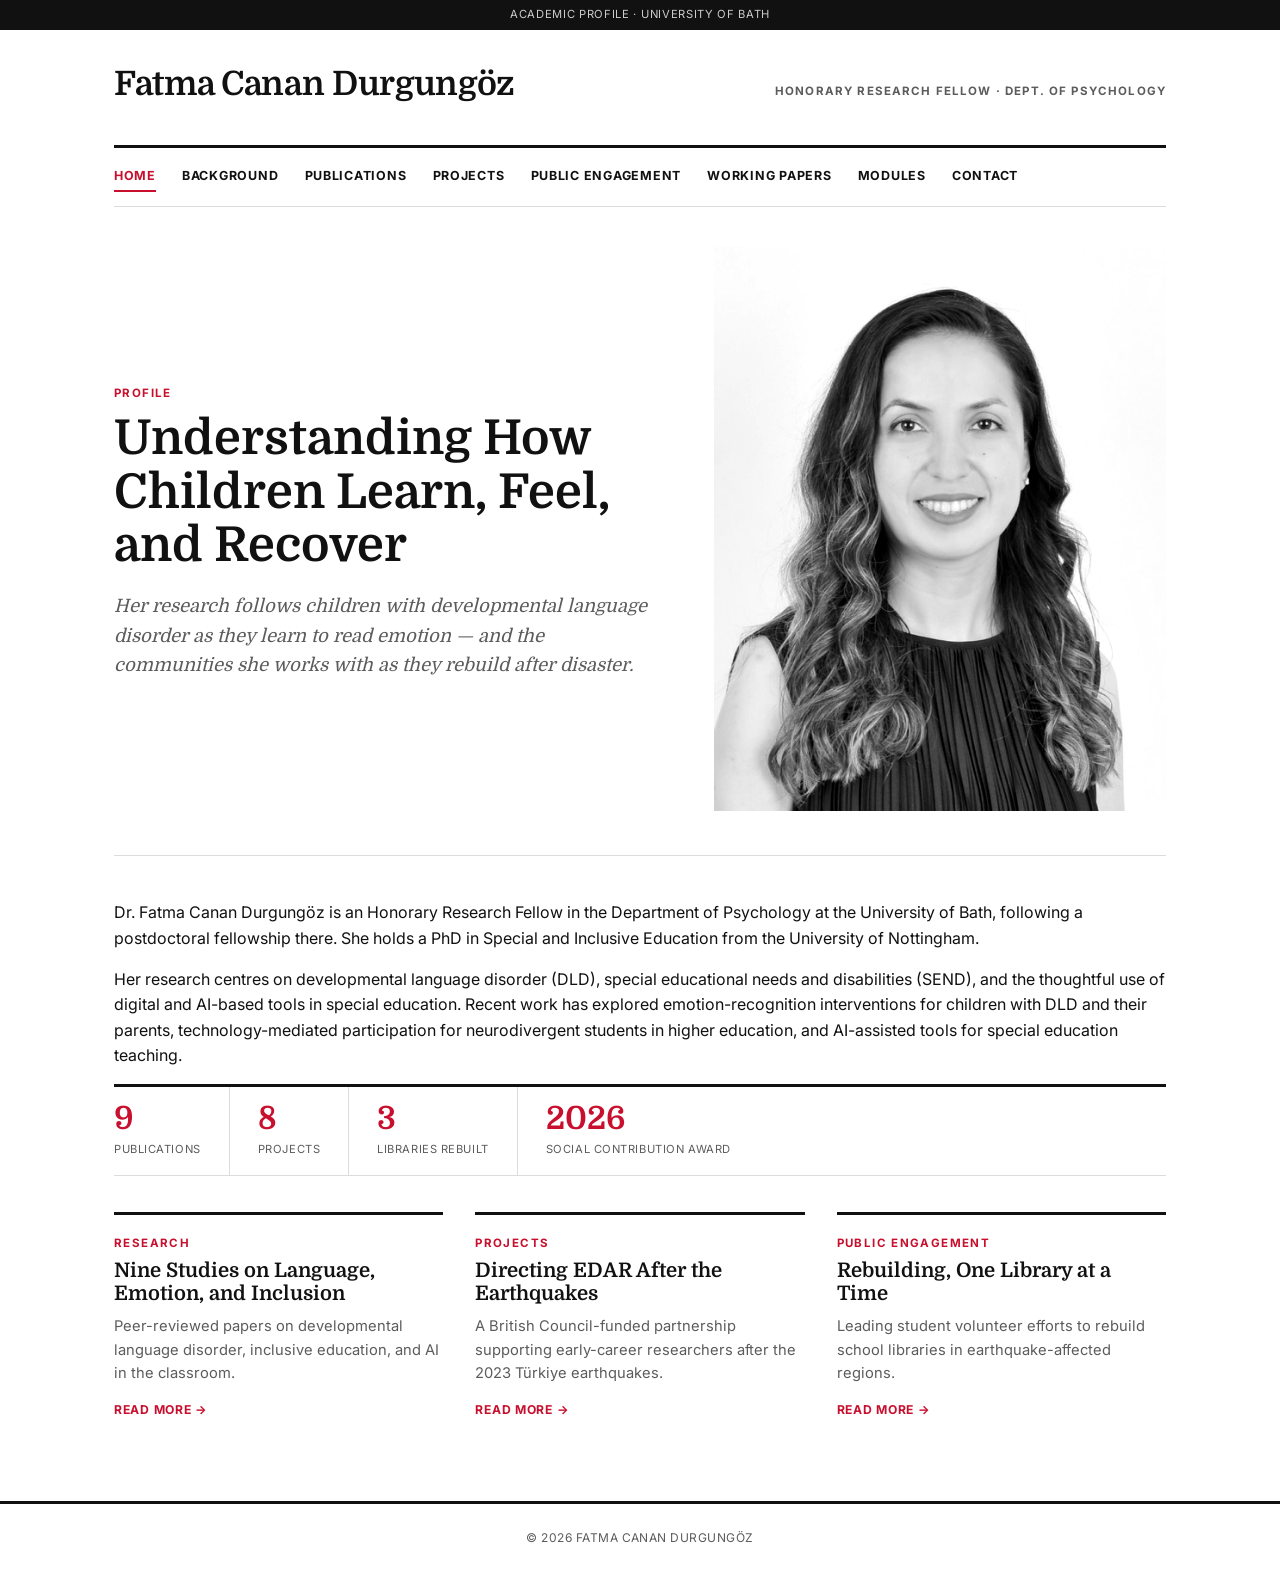
==== commit a9161a23: "Magazine-style redesign: masthead nav, editorial serif headlines, numbered index lists" ====
--- a/index.html
+++ b/index.html
@@ -3,6 +3,7 @@
 <head>
 <meta charset="UTF-8">
 <meta name="viewport" content="width=device-width, initial-scale=1.0">
+<meta name="theme-color" content="#111111">
 <title>Fatma Canan Durgungöz</title>
 <meta name="description" content="Academic homepage of Dr. Fatma Canan Durgungöz — Honorary Research Fellow, University of Bath. Research on developmental language disorder, special educational needs, and AI in education.">
 <meta property="og:title" content="Fatma Canan Durgungöz">
@@ -11,74 +12,76 @@
 <meta property="og:type" content="profile">
 <link rel="preconnect" href="https://fonts.googleapis.com">
 <link rel="preconnect" href="https://fonts.gstatic.com" crossorigin>
-<link href="https://fonts.googleapis.com/css2?family=Source+Serif+4:opsz,wght@8..60,400;8..60,600;8..60,700&family=Inter:wght@400;500;600&display=swap" rel="stylesheet">
+<link href="https://fonts.googleapis.com/css2?family=Domine:wght@400;700&family=Inter:wght@400;500;600;700&display=swap" rel="stylesheet">
 <link rel="stylesheet" href="style.css">
 </head>
 <body>
 
 <a class="skip-link" href="#main-content">Skip to main content</a>
 
-<div class="page-shell">
+<div class="utility-bar">Academic Profile &middot; University of Bath</div>
 
-  <aside class="sidebar">
-    <img class="portrait" src="images/fatma-canan-durgungoz.jpg" alt="Portrait of Fatma Canan Durgungöz" width="168" height="168">
-    <p class="sidebar-name"><a href="index.html">Fatma Canan Durgungöz</a></p>
-    <p class="sidebar-roles">Honorary Research Fellow, University of Bath</p>
-    <nav class="sidebar-nav" aria-label="Main navigation">
-      <a href="index.html" class="active" aria-current="page">Home</a>
-      <a href="background.html">Background</a>
-      <a href="publications.html">Publications</a>
-      <a href="projects.html">Projects</a>
-      <a href="engagement.html">Public Engagement</a>
-      <a href="working-papers.html">Working Papers</a>
-      <a href="modules.html">Modules</a>
-      <a href="contact.html">Contact</a>
-    </nav>
-    <div class="sidebar-contact">
-      <a href="mailto:cdurgungoz@mersin.edu.tr">Email</a>
-      <a href="https://scholar.google.com/citations?hl=en&amp;user=5FmXeowAAAAJ">Google Scholar</a>
-      <a href="https://orcid.org/0000-0001-8758-1861">ORCID</a>
-      <a href="https://www.researchgate.net/profile/Canan-Durgungoz">ResearchGate</a>
+<header class="masthead">
+  <div class="masthead-row">
+    <p class="masthead-name"><a href="index.html">Fatma Canan Durgungöz</a></p>
+    <p class="masthead-tag">Honorary Research Fellow &middot; Dept. of Psychology</p>
+  </div>
+  <nav class="masthead-nav" aria-label="Main navigation">
+    <a href="index.html" class="active" aria-current="page">Home</a>
+    <a href="background.html">Background</a>
+    <a href="publications.html">Publications</a>
+    <a href="projects.html">Projects</a>
+    <a href="engagement.html">Public Engagement</a>
+    <a href="working-papers.html">Working Papers</a>
+    <a href="modules.html">Modules</a>
+    <a href="contact.html">Contact</a>
+  </nav>
+</header>
+
+<main class="page-shell" id="main-content" tabindex="-1">
+
+  <section class="hero">
+    <div>
+      <span class="eyebrow">Profile</span>
+      <h1>Understanding How Children Learn, Feel, and Recover</h1>
+      <p class="lede">Her research follows children with developmental language disorder as they learn to read emotion — and the communities she works with as they rebuild after disaster.</p>
     </div>
-  </aside>
+    <img class="hero-photo" src="images/fatma-canan-durgungoz.jpg" alt="Portrait of Fatma Canan Durgungöz">
+  </section>
 
-  <main class="main-content" id="main-content" tabindex="-1">
-    <span class="eyebrow">Welcome</span>
-    <h1>About</h1>
+  <p>Dr. Fatma Canan Durgungöz is an Honorary Research Fellow in the Department of Psychology at the University of Bath, following a postdoctoral fellowship there. She holds a PhD in Special and Inclusive Education from the University of Nottingham.</p>
 
-    <p class="lede">Researching how children with developmental language disorder understand emotion, how technology can make learning more inclusive, and how universities can support communities recovering from disaster.</p>
+  <p>Her research centres on developmental language disorder (DLD), special educational needs and disabilities (SEND), and the thoughtful use of digital and AI-based tools in special education. Recent work has explored emotion-recognition interventions for children with DLD and their parents, technology-mediated participation for neurodivergent students in higher education, and AI-assisted tools for special education teaching.</p>
 
-    <p>Dr. Fatma Canan Durgungöz is an Honorary Research Fellow in the Department of Psychology at the University of Bath, following a postdoctoral fellowship there. She holds a PhD in Special and Inclusive Education from the University of Nottingham.</p>
+  <div class="stat-row">
+    <div class="stat"><span class="stat-num">9</span><span class="stat-label">Publications</span></div>
+    <div class="stat"><span class="stat-num">8</span><span class="stat-label">Projects</span></div>
+    <div class="stat"><span class="stat-num">3</span><span class="stat-label">Libraries Rebuilt</span></div>
+    <div class="stat"><span class="stat-num">2026</span><span class="stat-label">Social Contribution Award</span></div>
+  </div>
 
-    <p>Her research centres on developmental language disorder (DLD), special educational needs and disabilities (SEND), and the thoughtful use of digital and AI-based tools in special education. Recent work has explored emotion-recognition interventions for children with DLD and their parents, technology-mediated participation for neurodivergent students in higher education, and AI-assisted tools for special education teaching.</p>
+  <div class="highlight-grid">
+    <a class="highlight-card" href="publications.html">
+      <span class="eyebrow">Research</span>
+      <h3>Nine Studies on Language, Emotion, and Inclusion</h3>
+      <p>Peer-reviewed papers on developmental language disorder, inclusive education, and AI in the classroom.</p>
+      <span class="go">Read more &rarr;</span>
+    </a>
+    <a class="highlight-card" href="projects.html">
+      <span class="eyebrow">Projects</span>
+      <h3>Directing EDAR After the Earthquakes</h3>
+      <p>A British Council-funded partnership supporting early-career researchers after the 2023 Türkiye earthquakes.</p>
+      <span class="go">Read more &rarr;</span>
+    </a>
+    <a class="highlight-card" href="engagement.html">
+      <span class="eyebrow">Public Engagement</span>
+      <h3>Rebuilding, One Library at a Time</h3>
+      <p>Leading student volunteer efforts to rebuild school libraries in earthquake-affected regions.</p>
+      <span class="go">Read more &rarr;</span>
+    </a>
+  </div>
 
-    <div class="badges">
-      <span class="badge">9 Publications</span>
-      <span class="badge">PhD, University of Nottingham</span>
-      <span class="badge">EDAR Project Director</span>
-      <span class="badge">2026 Social Contribution Award</span>
-    </div>
-
-    <div class="highlight-grid">
-      <a class="highlight-card" href="publications.html">
-        <h3>Research</h3>
-        <p>Nine peer-reviewed papers on developmental language disorder, inclusive education, and AI in the classroom.</p>
-        <span class="go">See publications &rarr;</span>
-      </a>
-      <a class="highlight-card" href="projects.html">
-        <h3>EDAR Project</h3>
-        <p>Directing a British Council-funded partnership supporting early-career researchers after the 2023 Türkiye earthquakes.</p>
-        <span class="go">See projects &rarr;</span>
-      </a>
-      <a class="highlight-card" href="engagement.html">
-        <h3>Public Engagement</h3>
-        <p>Leading student volunteer efforts to rebuild school libraries in earthquake-affected regions.</p>
-        <span class="go">See engagement &rarr;</span>
-      </a>
-    </div>
-  </main>
-
-</div>
+</main>
 
 <footer class="site-footer">
   <p>&copy; <span id="year"></span> Fatma Canan Durgungöz</p>
--- a/style.css
+++ b/style.css
@@ -1,13 +1,11 @@
 :root {
-  --ink: #1c1c1c;
-  --ink-soft: #55504c;
-  --line: #e6dfd5;
-  --paper: #fdfcfa;
-  --card: #ffffff;
-  --accent: #7a3b2e;
-  --accent-soft: color-mix(in srgb, var(--accent) 12%, white);
-  --accent-softer: color-mix(in srgb, var(--accent) 6%, white);
-  --max: 1080px;
+  --paper: #ffffff;
+  --ink: #111111;
+  --ink-soft: #5c5c5c;
+  --red: #c8102e;
+  --line: #dcdcdc;
+  --line-strong: #111111;
+  --max: 1100px;
 }
 
 * { box-sizing: border-box; }
@@ -19,15 +17,15 @@
   background: var(--paper);
   color: var(--ink);
   font-family: 'Inter', -apple-system, BlinkMacSystemFont, sans-serif;
-  line-height: 1.65;
+  line-height: 1.6;
   -webkit-font-smoothing: antialiased;
 }
 
-a { color: var(--accent); text-decoration: none; }
+a { color: var(--red); text-decoration: none; }
 a:hover { text-decoration: underline; }
 
 a:focus-visible, button:focus-visible, input:focus-visible {
-  outline: 3px solid var(--accent);
+  outline: 3px solid var(--red);
   outline-offset: 2px;
 }
 
@@ -47,31 +45,93 @@
   width: auto;
   height: auto;
   overflow: visible;
-  z-index: 200;
+  z-index: 300;
   padding: 10px 18px;
-  background: var(--accent);
+  background: var(--red);
   color: #fff;
-  border-radius: 8px;
-  font-weight: 600;
+  border-radius: 2px;
+  font-weight: 700;
   font-size: 0.9rem;
   text-decoration: none;
 }
 
 h1, h2, h3 {
-  font-family: 'Source Serif 4', Georgia, serif;
-  font-weight: 600;
+  font-family: 'Domine', Georgia, serif;
+  font-weight: 700;
   color: var(--ink);
-  line-height: 1.25;
-}
-
-.eyebrow {
-  display: block;
+  line-height: 1.12;
+  margin: 0;
+}
+
+/* ---------- masthead ---------- */
+
+.utility-bar {
+  background: var(--ink);
+  color: #ccc;
+  font-size: 0.7rem;
+  letter-spacing: 0.06em;
+  text-transform: uppercase;
+  padding: 6px 24px;
+  text-align: center;
+}
+
+.masthead {
+  max-width: var(--max);
+  margin: 0 auto;
+  padding: 28px 24px 0;
+}
+
+.masthead-row {
+  display: flex;
+  justify-content: space-between;
+  align-items: baseline;
+  flex-wrap: wrap;
+  gap: 8px;
+  padding-bottom: 18px;
+}
+
+.masthead-name {
+  font-family: 'Domine', Georgia, serif;
+  font-weight: 700;
+  font-size: 2.1rem;
+  letter-spacing: -0.01em;
+}
+.masthead-name a { color: var(--ink); }
+.masthead-name a:hover { text-decoration: none; }
+
+.masthead-tag {
   font-size: 0.72rem;
   font-weight: 700;
-  letter-spacing: 0.12em;
-  text-transform: uppercase;
-  color: var(--accent);
-  margin: 0 0 10px;
+  letter-spacing: 0.1em;
+  text-transform: uppercase;
+  color: var(--ink-soft);
+}
+
+.masthead-nav {
+  display: flex;
+  flex-wrap: wrap;
+  gap: 2px 26px;
+  padding: 14px 0;
+  border-top: 3px solid var(--line-strong);
+  border-bottom: 1px solid var(--line);
+}
+.masthead-nav a {
+  color: var(--ink);
+  font-size: 0.78rem;
+  font-weight: 700;
+  letter-spacing: 0.06em;
+  text-transform: uppercase;
+  padding: 4px 0;
+  border-bottom: 2px solid transparent;
+}
+.masthead-nav a:hover {
+  color: var(--red);
+  text-decoration: none;
+  border-bottom-color: var(--red);
+}
+.masthead-nav a.active {
+  color: var(--red);
+  border-bottom-color: var(--red);
 }
 
 /* ---------- page shell ---------- */
@@ -79,89 +139,54 @@
 .page-shell {
   max-width: var(--max);
   margin: 0 auto;
-  padding: 56px 24px 80px;
-  display: flex;
-  gap: 56px;
-  align-items: flex-start;
-}
-
-/* ---------- sidebar ---------- */
-
-.sidebar {
-  width: 240px;
-  flex-shrink: 0;
-  position: sticky;
-  top: 40px;
-}
-
-.portrait {
-  width: 168px;
-  height: 168px;
-  border-radius: 14px;
+  padding: 40px 24px 80px;
+}
+
+.eyebrow {
+  display: inline-block;
+  font-size: 0.72rem;
+  font-weight: 700;
+  letter-spacing: 0.12em;
+  text-transform: uppercase;
+  color: var(--red);
+  margin: 0 0 10px;
+}
+
+/* ---------- hero (home page) ---------- */
+
+.hero {
+  display: grid;
+  grid-template-columns: 1.1fr 0.9fr;
+  gap: 48px;
+  align-items: center;
+  padding-bottom: 44px;
+  margin-bottom: 44px;
+  border-bottom: 1px solid var(--line);
+}
+.hero-photo {
+  width: 100%;
+  aspect-ratio: 4 / 5;
   object-fit: cover;
-  object-position: center 12%;
+  object-position: center top;
+  filter: grayscale(1) contrast(1.08);
   display: block;
-  box-shadow: 0 2px 10px rgba(28, 28, 28, 0.12);
-  border-bottom: 4px solid var(--accent);
-}
-
-.sidebar-name {
-  font-family: 'Source Serif 4', Georgia, serif;
-  font-weight: 600;
-  font-size: 1.3rem;
-  margin: 18px 0 6px;
-}
-.sidebar-name a { color: var(--ink); }
-.sidebar-name a:hover { color: var(--accent); text-decoration: none; }
-
-.sidebar-roles {
-  color: var(--ink-soft);
-  font-size: 0.87rem;
-  margin: 0 0 22px;
-}
-
-.sidebar-nav {
-  display: flex;
-  flex-direction: column;
-  gap: 2px;
-  margin-bottom: 24px;
-  padding-top: 18px;
-  border-top: 1px solid var(--line);
-}
-
-.sidebar-nav a {
-  color: var(--ink-soft);
-  font-weight: 500;
-  font-size: 0.92rem;
-  padding: 7px 10px;
-  border-radius: 8px;
-}
-.sidebar-nav a:hover {
-  background: var(--accent-soft);
-  color: var(--accent);
-  text-decoration: none;
-}
-.sidebar-nav a.active {
-  background: var(--accent);
-  color: #fff;
-}
-
-.sidebar-contact {
-  display: flex;
-  flex-direction: column;
-  gap: 6px;
-  padding-top: 18px;
-  border-top: 1px solid var(--line);
-  font-size: 0.85rem;
-}
-
-/* ---------- main content ---------- */
-
-.main-content { flex: 1; min-width: 0; }
+}
+.hero h1 {
+  font-size: 3rem;
+  margin-bottom: 18px;
+}
+.hero .lede {
+  font-size: 1.15rem;
+  color: var(--ink-soft);
+  font-family: 'Domine', Georgia, serif;
+  font-style: italic;
+  font-weight: 400;
+  margin: 0;
+}
 
 .main-content h1 {
-  font-size: 2.1rem;
-  margin: 0 0 22px;
+  font-size: 2.4rem;
+  margin-bottom: 22px;
 }
 
 .main-content > p.lede {
@@ -176,57 +201,73 @@
 
 .placeholder { color: var(--ink-soft); font-style: italic; }
 
-/* ---------- badges ---------- */
-
-.badges {
+/* ---------- stat row ---------- */
+
+.stat-row {
   display: flex;
   flex-wrap: wrap;
-  gap: 8px;
-  margin: 4px 0 32px;
-}
-.badge {
-  background: var(--accent-soft);
-  color: var(--accent);
-  border-radius: 999px;
-  padding: 5px 13px;
-  font-size: 0.78rem;
-  font-weight: 600;
-}
-
-/* ---------- highlight link-cards (home page) ---------- */
+  gap: 0;
+  margin: 8px 0 36px;
+  border-top: 3px solid var(--line-strong);
+  border-bottom: 1px solid var(--line);
+}
+.stat {
+  display: flex;
+  flex-direction: column;
+  padding: 16px 28px 16px 0;
+  margin-right: 28px;
+  border-right: 1px solid var(--line);
+}
+.stat:last-child { border-right: none; }
+.stat-num {
+  font-family: 'Domine', Georgia, serif;
+  font-size: 2rem;
+  font-weight: 700;
+  color: var(--red);
+  line-height: 1;
+}
+.stat-label {
+  font-size: 0.7rem;
+  color: var(--ink-soft);
+  margin-top: 6px;
+  text-transform: uppercase;
+  letter-spacing: 0.05em;
+}
+
+/* ---------- story grid (home page highlights) ---------- */
 
 .highlight-grid {
   display: grid;
-  grid-template-columns: repeat(auto-fit, minmax(220px, 1fr));
-  gap: 16px;
-  margin: 32px 0;
+  grid-template-columns: repeat(3, 1fr);
+  gap: 32px;
+  margin: 8px 0 0;
 }
 
 .highlight-card {
   display: block;
-  padding: 20px 22px;
-  border-radius: 12px;
-  background: var(--accent-softer);
-  border: 1px solid transparent;
-}
-.highlight-card:hover {
-  border-color: var(--accent);
-  text-decoration: none;
-}
+  padding-top: 14px;
+  border-top: 3px solid var(--line-strong);
+}
+.highlight-card .eyebrow { margin-bottom: 8px; }
 .highlight-card h3 {
-  font-size: 1.02rem;
-  margin: 0 0 6px;
-}
+  font-size: 1.25rem;
+  margin: 0 0 10px;
+}
+.highlight-card:hover h3 { color: var(--red); }
 .highlight-card p {
   color: var(--ink-soft);
-  font-size: 0.9rem;
+  font-size: 0.92rem;
   margin: 0 0 10px;
+  font-family: 'Inter', sans-serif;
 }
 .highlight-card .go {
-  color: var(--accent);
-  font-weight: 600;
-  font-size: 0.84rem;
-}
+  color: var(--red);
+  font-weight: 700;
+  font-size: 0.76rem;
+  letter-spacing: 0.06em;
+  text-transform: uppercase;
+}
+.highlight-card:hover { text-decoration: none; }
 
 /* ---------- access gate (modules page) ---------- */
 
@@ -237,13 +278,15 @@
   gap: 12px;
   margin: 24px 0 10px;
   padding: 22px;
-  background: var(--accent-softer);
-  border-radius: 12px;
+  background: #f7f7f7;
+  border: 1px solid var(--line);
 }
 .gate-label {
   display: block;
-  font-size: 0.8rem;
-  font-weight: 600;
+  font-size: 0.75rem;
+  font-weight: 700;
+  letter-spacing: 0.06em;
+  text-transform: uppercase;
   color: var(--ink-soft);
   margin-bottom: 6px;
   width: 100%;
@@ -252,45 +295,42 @@
   font: inherit;
   font-size: 0.95rem;
   padding: 9px 12px;
-  border: 1px solid var(--line);
-  border-radius: 8px;
+  border: 1px solid var(--ink);
+  border-radius: 0;
   background: #fff;
   color: var(--ink);
   flex: 1;
   min-width: 200px;
 }
-.gate-input:focus { outline: 2px solid var(--accent); outline-offset: 1px; }
+.gate-input:focus { outline: 2px solid var(--red); outline-offset: 1px; }
 
 .btn-solid {
   font: inherit;
-  font-size: 0.9rem;
-  font-weight: 600;
-  padding: 10px 20px;
+  font-size: 0.78rem;
+  font-weight: 700;
+  letter-spacing: 0.06em;
+  text-transform: uppercase;
+  padding: 11px 24px;
   border: none;
-  border-radius: 8px;
-  background: var(--accent);
+  background: var(--red);
   color: #fff;
   cursor: pointer;
 }
-.btn-solid:hover { opacity: 0.9; }
-
-.gate-error {
-  width: 100%;
-  color: var(--accent);
-  font-size: 0.85rem;
-  margin: 8px 0 0;
-}
-
-.gate-note {
-  color: var(--ink-soft);
-  font-size: 0.85rem;
-}
+.btn-solid:hover { opacity: 0.88; }
+
+.gate-error { width: 100%; color: var(--red); font-size: 0.85rem; margin: 8px 0 0; }
+.gate-note { color: var(--ink-soft); font-size: 0.85rem; }
 
 /* ---------- timeline (background page) ---------- */
 
 .section-block { margin-bottom: 44px; }
 .section-block:last-child { margin-bottom: 0; }
-.section-block h2 { font-size: 1.25rem; margin: 0 0 18px; }
+.section-block h2 {
+  font-size: 1.3rem;
+  margin: 0 0 18px;
+  padding-bottom: 10px;
+  border-bottom: 3px solid var(--line-strong);
+}
 
 .timeline {
   list-style: none;
@@ -298,85 +338,100 @@
   padding: 0;
   display: flex;
   flex-direction: column;
-  gap: 18px;
 }
 .timeline li {
   display: flex;
   flex-direction: column;
   gap: 2px;
-  padding-left: 16px;
-  border-left: 2px solid var(--line);
-}
-.degree { font-weight: 600; }
+  padding: 16px 0;
+  border-bottom: 1px solid var(--line);
+}
+.timeline li:first-child { padding-top: 0; }
+.degree { font-weight: 700; font-family: 'Domine', Georgia, serif; font-size: 1.05rem; }
 .inst { color: var(--ink-soft); font-size: 0.95rem; }
-.dates { color: var(--accent); font-size: 0.8rem; font-weight: 600; }
-
-/* ---------- publication / project cards ---------- */
+.dates { color: var(--red); font-size: 0.78rem; font-weight: 700; letter-spacing: 0.04em; text-transform: uppercase; }
+
+/* ---------- publication / project index list ---------- */
 
 .card-list {
   list-style: none;
   margin: 0;
   padding: 0;
-  display: flex;
-  flex-direction: column;
-  gap: 16px;
+  counter-reset: entry;
 }
 
 .pub-card {
-  background: var(--card);
-  border: 1px solid var(--line);
-  border-left: 3px solid var(--accent);
-  border-radius: 10px;
-  padding: 22px 24px;
-  transition: box-shadow 0.15s ease, transform 0.15s ease;
-}
-.pub-card:hover {
-  box-shadow: 0 6px 20px rgba(28, 28, 28, 0.07);
-  transform: translateY(-2px);
-}
-
-.pub-title { margin: 0 0 6px; font-weight: 600; font-size: 1.02rem; }
-.pub-meta { margin: 0 0 10px; color: var(--ink-soft); font-size: 0.88rem; }
-.pub-desc { margin: 0 0 14px; font-size: 0.95rem; }
+  position: relative;
+  padding: 26px 0 26px 52px;
+  border-bottom: 1px solid var(--line);
+  counter-increment: entry;
+}
+.pub-card:first-child { border-top: 3px solid var(--line-strong); }
+.pub-card::before {
+  content: counter(entry, decimal-leading-zero);
+  position: absolute;
+  left: 0;
+  top: 26px;
+  font-family: 'Domine', Georgia, serif;
+  font-size: 1.1rem;
+  font-weight: 700;
+  color: var(--red);
+}
+
+.pub-title {
+  margin: 0 0 6px;
+  font-weight: 700;
+  font-family: 'Domine', Georgia, serif;
+  font-size: 1.15rem;
+  color: var(--ink);
+}
+.pub-meta {
+  margin: 0 0 10px;
+  color: var(--ink-soft);
+  font-size: 0.78rem;
+  text-transform: uppercase;
+  letter-spacing: 0.04em;
+}
+.pub-desc { margin: 0 0 12px; font-size: 0.96rem; }
 
 .btn-link {
   display: inline-block;
-  padding: 6px 15px;
-  border: 1px solid var(--accent);
-  border-radius: 999px;
-  color: var(--accent);
-  font-size: 0.83rem;
-  font-weight: 600;
-}
-.btn-link:hover {
-  background: var(--accent);
-  color: #fff;
-  text-decoration: none;
-}
+  font-size: 0.76rem;
+  font-weight: 700;
+  letter-spacing: 0.06em;
+  text-transform: uppercase;
+  color: var(--red);
+  border-bottom: 2px solid var(--red);
+  padding-bottom: 1px;
+}
+.btn-link:hover { text-decoration: none; color: var(--ink); border-color: var(--ink); }
 
 .scholar-link { margin-top: 24px; font-size: 0.95rem; }
 
 /* ---------- footer ---------- */
 
 .site-footer {
-  border-top: 1px solid var(--line);
+  border-top: 3px solid var(--line-strong);
   padding: 24px 0 48px;
   text-align: center;
 }
 .site-footer p {
   color: var(--ink-soft);
-  font-size: 0.82rem;
+  font-size: 0.75rem;
+  letter-spacing: 0.04em;
+  text-transform: uppercase;
   margin: 0;
 }
 
 /* ---------- responsive ---------- */
 
 @media (max-width: 800px) {
-  .page-shell { flex-direction: column; gap: 32px; padding: 32px 20px 56px; }
-  .sidebar { width: 100%; position: static; }
-  .portrait { width: 96px; height: 96px; }
-  .sidebar-name { margin-top: 14px; }
-  .sidebar-nav { flex-direction: row; flex-wrap: wrap; gap: 6px; border-top: none; padding-top: 8px; }
-  .sidebar-contact { flex-direction: row; flex-wrap: wrap; gap: 14px; }
-  .main-content h1 { font-size: 1.7rem; }
-}
+  .masthead-row { flex-direction: column; align-items: flex-start; }
+  .masthead-name { font-size: 1.6rem; }
+  .masthead-nav { gap: 4px 16px; }
+  .hero { grid-template-columns: 1fr; gap: 24px; }
+  .hero h1 { font-size: 2.1rem; }
+  .highlight-grid { grid-template-columns: 1fr; gap: 28px; }
+  .main-content h1 { font-size: 1.8rem; }
+  .stat { padding-right: 18px; margin-right: 18px; }
+}
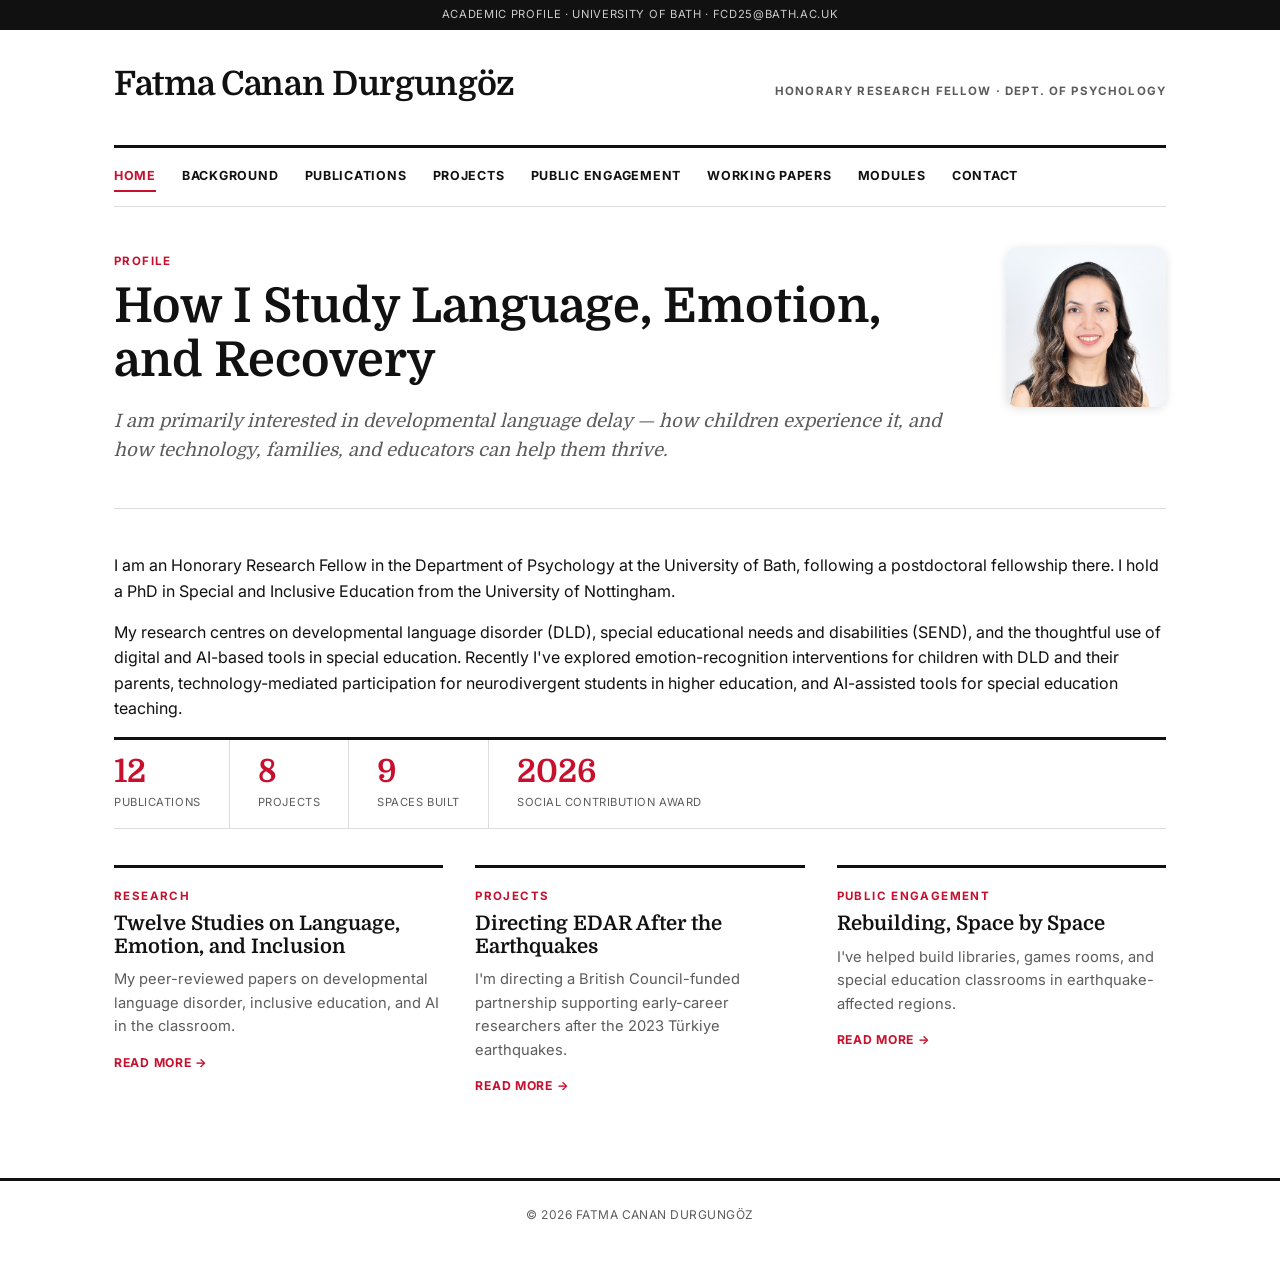
==== commit be19a635: "Rewrite in first person, resize/color photo, update to 12 publications, add Bath email, detail 3 lib" ====
--- a/index.html
+++ b/index.html
@@ -5,7 +5,7 @@
 <meta name="viewport" content="width=device-width, initial-scale=1.0">
 <meta name="theme-color" content="#111111">
 <title>Fatma Canan Durgungöz</title>
-<meta name="description" content="Academic homepage of Dr. Fatma Canan Durgungöz — Honorary Research Fellow, University of Bath. Research on developmental language disorder, special educational needs, and AI in education.">
+<meta name="description" content="Academic homepage of Dr. Fatma Canan Durgungöz — Honorary Research Fellow, University of Bath. Research on developmental language delay, special educational needs, and AI in education.">
 <meta property="og:title" content="Fatma Canan Durgungöz">
 <meta property="og:description" content="Honorary Research Fellow, University of Bath">
 <meta property="og:image" content="https://fcanan.durgungoz.com/images/fatma-canan-durgungoz.jpg">
@@ -19,7 +19,7 @@
 
 <a class="skip-link" href="#main-content">Skip to main content</a>
 
-<div class="utility-bar">Academic Profile &middot; University of Bath</div>
+<div class="utility-bar">Academic Profile &middot; University of Bath &middot; fcd25@bath.ac.uk</div>
 
 <header class="masthead">
   <div class="masthead-row">
@@ -43,40 +43,40 @@
   <section class="hero">
     <div>
       <span class="eyebrow">Profile</span>
-      <h1>Understanding How Children Learn, Feel, and Recover</h1>
-      <p class="lede">Her research follows children with developmental language disorder as they learn to read emotion — and the communities she works with as they rebuild after disaster.</p>
+      <h1>How I Study Language, Emotion, and Recovery</h1>
+      <p class="lede">I am primarily interested in developmental language delay — how children experience it, and how technology, families, and educators can help them thrive.</p>
     </div>
     <img class="hero-photo" src="images/fatma-canan-durgungoz.jpg" alt="Portrait of Fatma Canan Durgungöz">
   </section>
 
-  <p>Dr. Fatma Canan Durgungöz is an Honorary Research Fellow in the Department of Psychology at the University of Bath, following a postdoctoral fellowship there. She holds a PhD in Special and Inclusive Education from the University of Nottingham.</p>
+  <p>I am an Honorary Research Fellow in the Department of Psychology at the University of Bath, following a postdoctoral fellowship there. I hold a PhD in Special and Inclusive Education from the University of Nottingham.</p>
 
-  <p>Her research centres on developmental language disorder (DLD), special educational needs and disabilities (SEND), and the thoughtful use of digital and AI-based tools in special education. Recent work has explored emotion-recognition interventions for children with DLD and their parents, technology-mediated participation for neurodivergent students in higher education, and AI-assisted tools for special education teaching.</p>
+  <p>My research centres on developmental language disorder (DLD), special educational needs and disabilities (SEND), and the thoughtful use of digital and AI-based tools in special education. Recently I've explored emotion-recognition interventions for children with DLD and their parents, technology-mediated participation for neurodivergent students in higher education, and AI-assisted tools for special education teaching.</p>
 
   <div class="stat-row">
-    <div class="stat"><span class="stat-num">9</span><span class="stat-label">Publications</span></div>
+    <div class="stat"><span class="stat-num">12</span><span class="stat-label">Publications</span></div>
     <div class="stat"><span class="stat-num">8</span><span class="stat-label">Projects</span></div>
-    <div class="stat"><span class="stat-num">3</span><span class="stat-label">Libraries Rebuilt</span></div>
+    <div class="stat"><span class="stat-num">9</span><span class="stat-label">Spaces Built</span></div>
     <div class="stat"><span class="stat-num">2026</span><span class="stat-label">Social Contribution Award</span></div>
   </div>
 
   <div class="highlight-grid">
     <a class="highlight-card" href="publications.html">
       <span class="eyebrow">Research</span>
-      <h3>Nine Studies on Language, Emotion, and Inclusion</h3>
-      <p>Peer-reviewed papers on developmental language disorder, inclusive education, and AI in the classroom.</p>
+      <h3>Twelve Studies on Language, Emotion, and Inclusion</h3>
+      <p>My peer-reviewed papers on developmental language disorder, inclusive education, and AI in the classroom.</p>
       <span class="go">Read more &rarr;</span>
     </a>
     <a class="highlight-card" href="projects.html">
       <span class="eyebrow">Projects</span>
       <h3>Directing EDAR After the Earthquakes</h3>
-      <p>A British Council-funded partnership supporting early-career researchers after the 2023 Türkiye earthquakes.</p>
+      <p>I'm directing a British Council-funded partnership supporting early-career researchers after the 2023 Türkiye earthquakes.</p>
       <span class="go">Read more &rarr;</span>
     </a>
     <a class="highlight-card" href="engagement.html">
       <span class="eyebrow">Public Engagement</span>
-      <h3>Rebuilding, One Library at a Time</h3>
-      <p>Leading student volunteer efforts to rebuild school libraries in earthquake-affected regions.</p>
+      <h3>Rebuilding, Space by Space</h3>
+      <p>I've helped build libraries, games rooms, and special education classrooms in earthquake-affected regions.</p>
       <span class="go">Read more &rarr;</span>
     </a>
   </div>
--- a/style.css
+++ b/style.css
@@ -156,20 +156,21 @@
 
 .hero {
   display: grid;
-  grid-template-columns: 1.1fr 0.9fr;
-  gap: 48px;
-  align-items: center;
+  grid-template-columns: 1fr 160px;
+  gap: 40px;
+  align-items: start;
   padding-bottom: 44px;
   margin-bottom: 44px;
   border-bottom: 1px solid var(--line);
 }
 .hero-photo {
-  width: 100%;
-  aspect-ratio: 4 / 5;
+  width: 160px;
+  height: 160px;
+  border-radius: 12px;
   object-fit: cover;
   object-position: center top;
-  filter: grayscale(1) contrast(1.08);
   display: block;
+  box-shadow: 0 2px 10px rgba(0, 0, 0, 0.12);
 }
 .hero h1 {
   font-size: 3rem;
@@ -429,7 +430,9 @@
   .masthead-row { flex-direction: column; align-items: flex-start; }
   .masthead-name { font-size: 1.6rem; }
   .masthead-nav { gap: 4px 16px; }
-  .hero { grid-template-columns: 1fr; gap: 24px; }
+  .hero { grid-template-columns: 1fr; gap: 20px; }
+  .hero { display: flex; flex-direction: column-reverse; }
+  .hero-photo { width: 100px; height: 100px; }
   .hero h1 { font-size: 2.1rem; }
   .highlight-grid { grid-template-columns: 1fr; gap: 28px; }
   .main-content h1 { font-size: 1.8rem; }
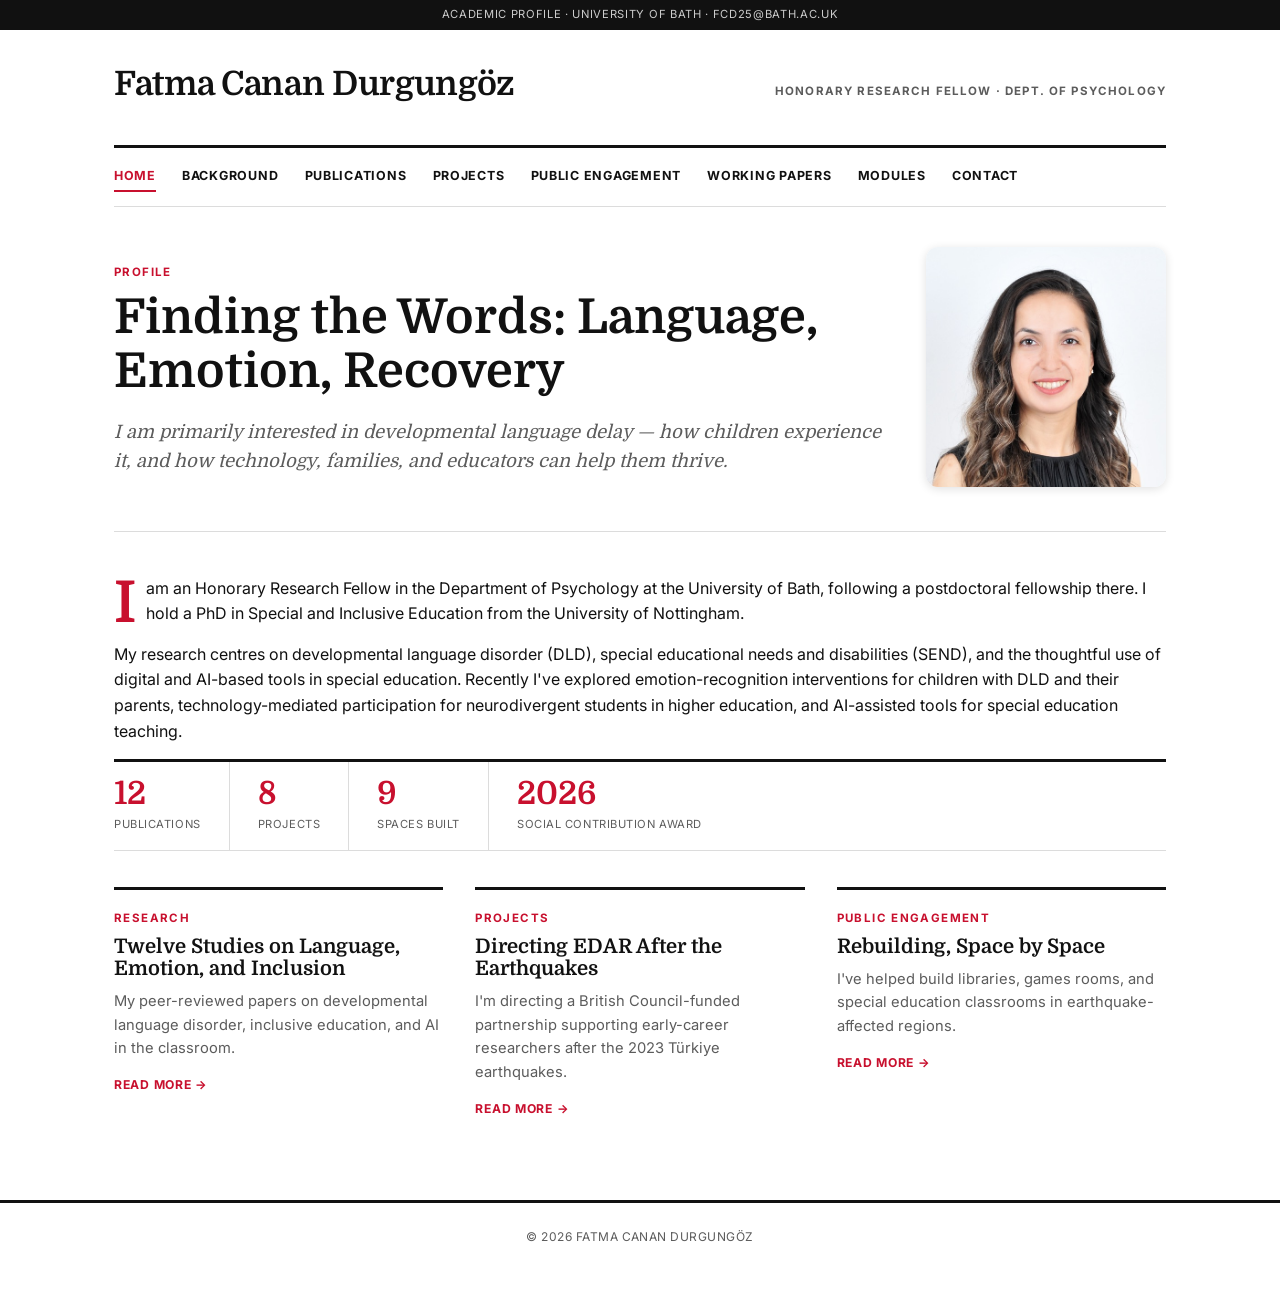
==== commit d7e2ab8d: "Enlarge/rebalance hero photo, replace vague headline, add TIME-style red drop caps to opening paragr" ====
--- a/index.html
+++ b/index.html
@@ -43,13 +43,13 @@
   <section class="hero">
     <div>
       <span class="eyebrow">Profile</span>
-      <h1>How I Study Language, Emotion, and Recovery</h1>
+      <h1>Finding the Words: Language, Emotion, Recovery</h1>
       <p class="lede">I am primarily interested in developmental language delay — how children experience it, and how technology, families, and educators can help them thrive.</p>
     </div>
     <img class="hero-photo" src="images/fatma-canan-durgungoz.jpg" alt="Portrait of Fatma Canan Durgungöz">
   </section>
 
-  <p>I am an Honorary Research Fellow in the Department of Psychology at the University of Bath, following a postdoctoral fellowship there. I hold a PhD in Special and Inclusive Education from the University of Nottingham.</p>
+  <p class="opener">I am an Honorary Research Fellow in the Department of Psychology at the University of Bath, following a postdoctoral fellowship there. I hold a PhD in Special and Inclusive Education from the University of Nottingham.</p>
 
   <p>My research centres on developmental language disorder (DLD), special educational needs and disabilities (SEND), and the thoughtful use of digital and AI-based tools in special education. Recently I've explored emotion-recognition interventions for children with DLD and their parents, technology-mediated participation for neurodivergent students in higher education, and AI-assisted tools for special education teaching.</p>
 
--- a/style.css
+++ b/style.css
@@ -156,16 +156,16 @@
 
 .hero {
   display: grid;
-  grid-template-columns: 1fr 160px;
+  grid-template-columns: 1fr 240px;
   gap: 40px;
-  align-items: start;
+  align-items: center;
   padding-bottom: 44px;
   margin-bottom: 44px;
   border-bottom: 1px solid var(--line);
 }
 .hero-photo {
-  width: 160px;
-  height: 160px;
+  width: 240px;
+  height: 240px;
   border-radius: 12px;
   object-fit: cover;
   object-position: center top;
@@ -199,6 +199,16 @@
 
 p { margin: 0 0 15px; }
 p:last-child { margin-bottom: 0; }
+
+.opener::first-letter {
+  font-family: 'Domine', Georgia, serif;
+  font-size: 3.6rem;
+  font-weight: 700;
+  color: var(--red);
+  float: left;
+  line-height: 0.82;
+  margin: 4px 10px 0 0;
+}
 
 .placeholder { color: var(--ink-soft); font-style: italic; }
 
@@ -432,7 +442,7 @@
   .masthead-nav { gap: 4px 16px; }
   .hero { grid-template-columns: 1fr; gap: 20px; }
   .hero { display: flex; flex-direction: column-reverse; }
-  .hero-photo { width: 100px; height: 100px; }
+  .hero-photo { width: 140px; height: 140px; }
   .hero h1 { font-size: 2.1rem; }
   .highlight-grid { grid-template-columns: 1fr; gap: 28px; }
   .main-content h1 { font-size: 1.8rem; }
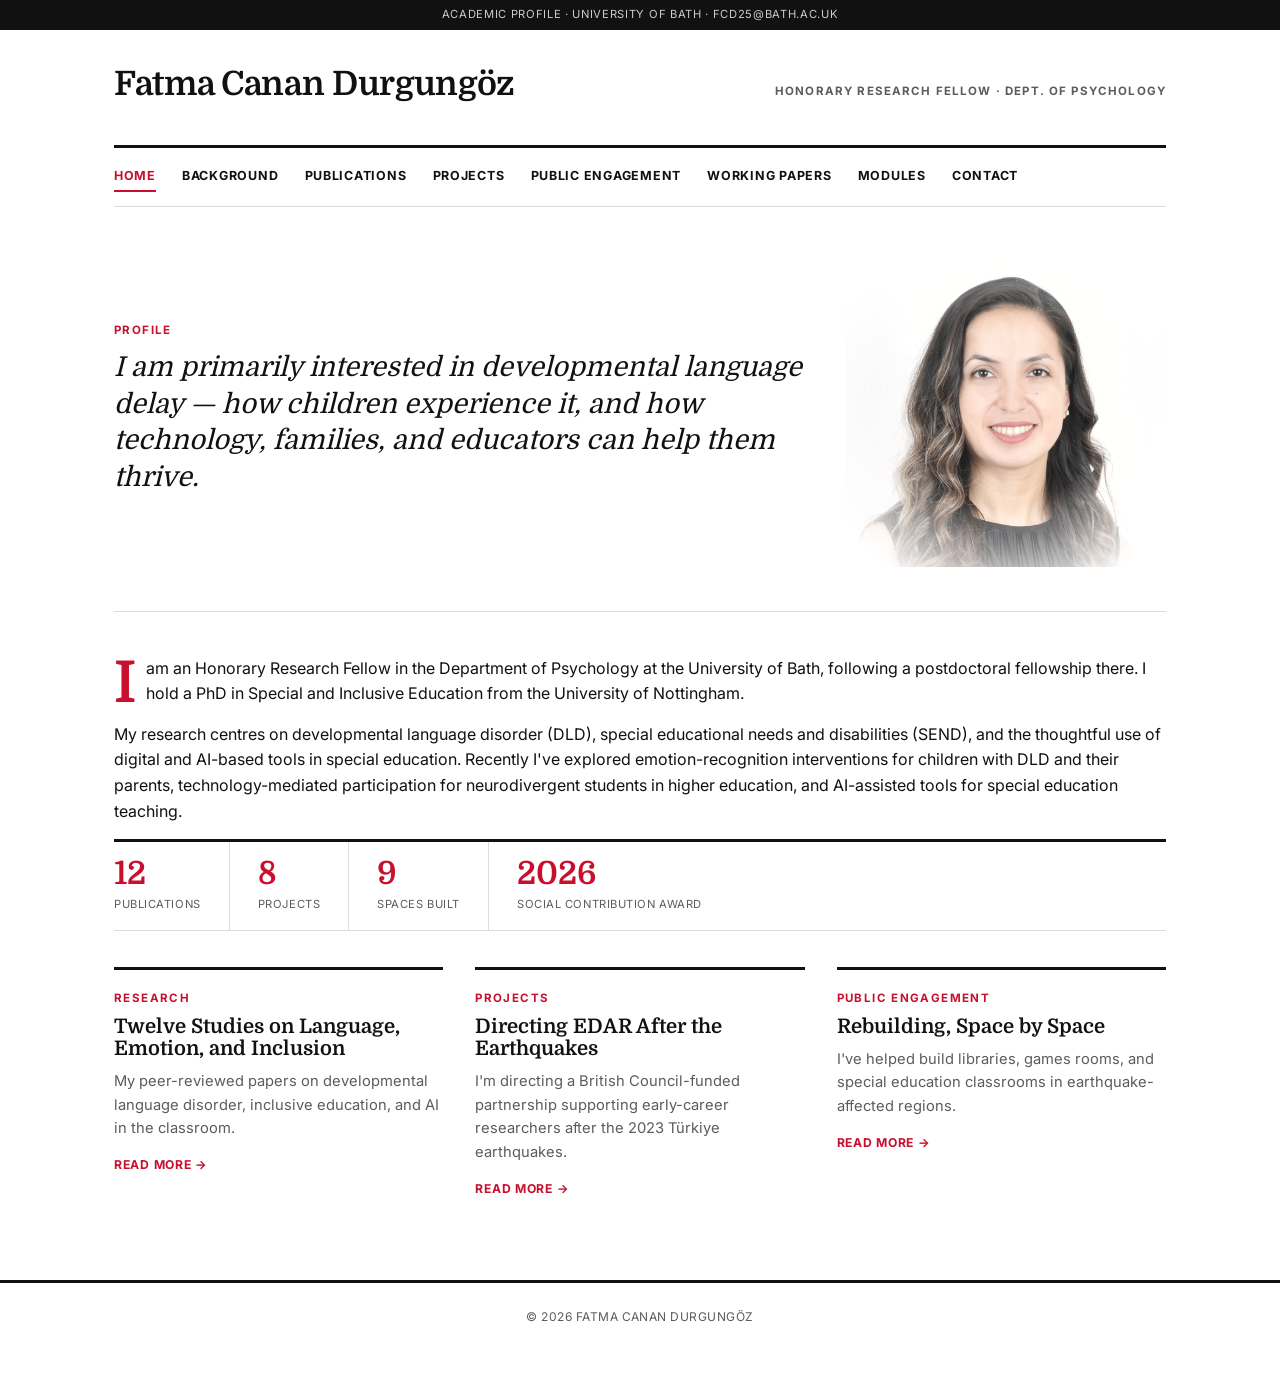
==== commit ce1661d2: "Remove home page headline; let opening statement stand on its own" ====
--- a/index.html
+++ b/index.html
@@ -43,8 +43,8 @@
   <section class="hero">
     <div>
       <span class="eyebrow">Profile</span>
-      <h1>Finding the Words: Language, Emotion, Recovery</h1>
-      <p class="lede">I am primarily interested in developmental language delay — how children experience it, and how technology, families, and educators can help them thrive.</p>
+      <h1 class="sr-only">Fatma Canan Durgungöz</h1>
+      <p class="lede lede-lead">I am primarily interested in developmental language delay — how children experience it, and how technology, families, and educators can help them thrive.</p>
     </div>
     <img class="hero-photo" src="images/fatma-canan-durgungoz.jpg" alt="Portrait of Fatma Canan Durgungöz">
   </section>
--- a/style.css
+++ b/style.css
@@ -156,22 +156,36 @@
 
 .hero {
   display: grid;
-  grid-template-columns: 1fr 240px;
-  gap: 40px;
+  grid-template-columns: 1fr 320px;
+  gap: 24px;
   align-items: center;
   padding-bottom: 44px;
   margin-bottom: 44px;
   border-bottom: 1px solid var(--line);
 }
 .hero-photo {
-  width: 240px;
-  height: 240px;
-  border-radius: 12px;
+  width: 320px;
+  height: 320px;
   object-fit: cover;
   object-position: center top;
   display: block;
-  box-shadow: 0 2px 10px rgba(0, 0, 0, 0.12);
-}
+  filter: saturate(0.8) contrast(0.94) brightness(1.06) sepia(0.06);
+  opacity: 0.92;
+  -webkit-mask-image: radial-gradient(ellipse 68% 68% at center, black 45%, transparent 92%);
+  mask-image: radial-gradient(ellipse 68% 68% at center, black 45%, transparent 92%);
+}
+.sr-only {
+  position: absolute;
+  width: 1px;
+  height: 1px;
+  padding: 0;
+  margin: -1px;
+  overflow: hidden;
+  clip: rect(0, 0, 0, 0);
+  white-space: nowrap;
+  border: 0;
+}
+
 .hero h1 {
   font-size: 3rem;
   margin-bottom: 18px;
@@ -183,6 +197,11 @@
   font-style: italic;
   font-weight: 400;
   margin: 0;
+}
+.hero .lede.lede-lead {
+  font-size: 1.7rem;
+  line-height: 1.35;
+  color: var(--ink);
 }
 
 .main-content h1 {
@@ -442,7 +461,7 @@
   .masthead-nav { gap: 4px 16px; }
   .hero { grid-template-columns: 1fr; gap: 20px; }
   .hero { display: flex; flex-direction: column-reverse; }
-  .hero-photo { width: 140px; height: 140px; }
+  .hero-photo { width: 200px; height: 200px; }
   .hero h1 { font-size: 2.1rem; }
   .highlight-grid { grid-template-columns: 1fr; gap: 28px; }
   .main-content h1 { font-size: 1.8rem; }
